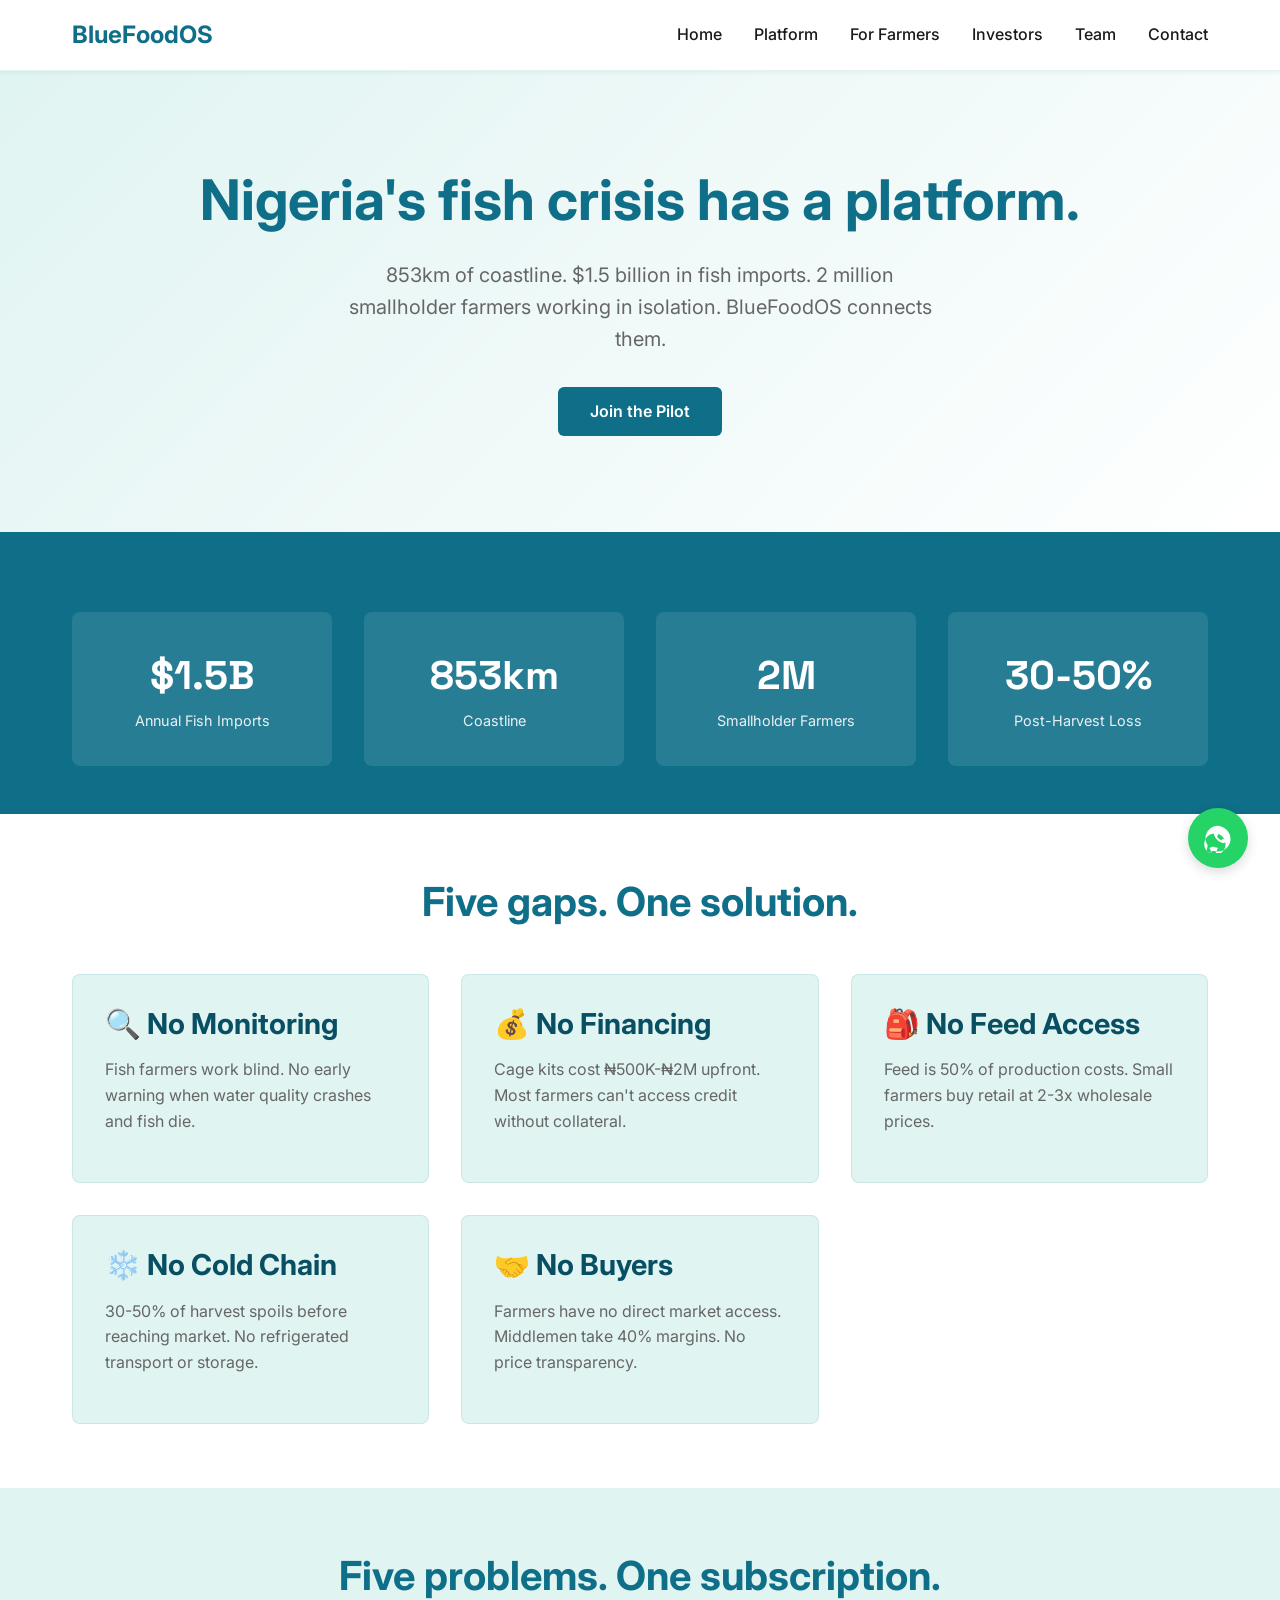
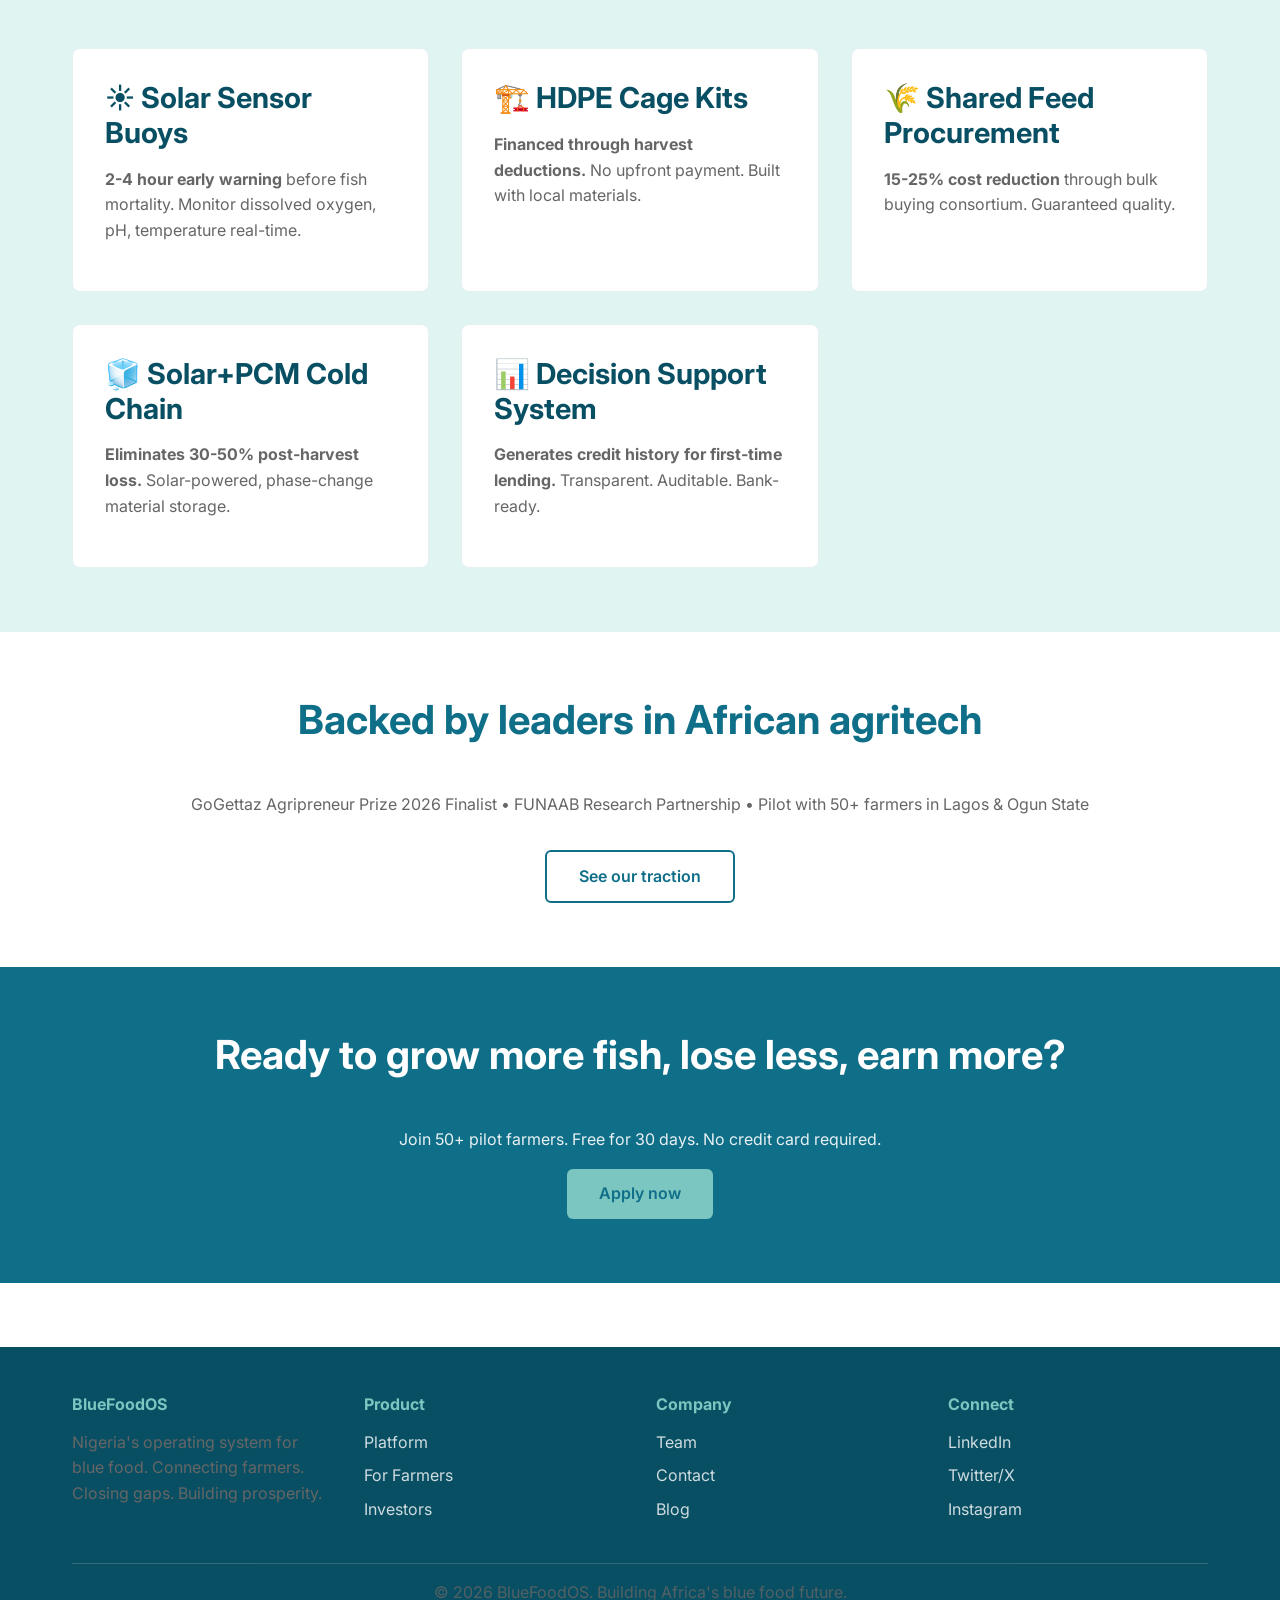
==== website/index.html @ 7903709d "Add complete BlueFoodOS website - 6 pages with brand identity, farmer & investor focus, platform det" ====
<!DOCTYPE html>
<html lang="en">
<head>
    <meta charset="UTF-8">
    <meta name="viewport" content="width=device-width, initial-scale=1.0">
    <meta name="description" content="Nigeria's fish crisis has a platform. BlueFoodOS connects 2 million smallholder farmers with technology, financing, and markets.">
    <meta property="og:title" content="BlueFoodOS - Nigeria's Operating System for Blue Food">
    <meta property="og:description" content="Connecting Nigerian fish farmers with technology, financing, and cold chain access.">
    <meta property="og:image" content="/website/images/hero.jpg">
    <title>BlueFoodOS - Nigeria's Operating System for Blue Food</title>
    <link rel="stylesheet" href="styles.css">
    <link href="https://fonts.googleapis.com/css2?family=Inter:wght@400;500;600;700&family=DM+Sans:wght@400;500;700&family=Space+Grotesk:wght@400;500;700&display=swap" rel="stylesheet">
</head>
<body>
    <!-- Navigation -->
    <header>
        <nav class="container">
            <a href="/" class="logo">BlueFoodOS</a>
            <ul class="nav-links">
                <li><a href="/">Home</a></li>
                <li><a href="/website/platform.html">Platform</a></li>
                <li><a href="/website/farmers.html">For Farmers</a></li>
                <li><a href="/website/investors.html">Investors</a></li>
                <li><a href="/website/team.html">Team</a></li>
                <li><a href="/website/contact.html">Contact</a></li>
            </ul>
        </nav>
    </header>

    <!-- Hero Section -->
    <section class="hero">
        <div class="container">
            <h1>Nigeria's fish crisis has a platform.</h1>
            <p class="hero-subtitle">853km of coastline. $1.5 billion in fish imports. 2 million smallholder farmers working in isolation. BlueFoodOS connects them.</p>
            <a href="/website/farmers.html" class="btn btn-primary">Join the Pilot</a>
        </div>
    </section>

    <!-- Stats Strip -->
    <section class="stats">
        <div class="container">
            <div class="stats-grid">
                <div class="stat-item">
                    <span class="stat-number">$1.5B</span>
                    <span class="stat-label">Annual Fish Imports</span>
                </div>
                <div class="stat-item">
                    <span class="stat-number">853km</span>
                    <span class="stat-label">Coastline</span>
                </div>
                <div class="stat-item">
                    <span class="stat-number">2M</span>
                    <span class="stat-label">Smallholder Farmers</span>
                </div>
                <div class="stat-item">
                    <span class="stat-number">30-50%</span>
                    <span class="stat-label">Post-Harvest Loss</span>
                </div>
            </div>
        </div>
    </section>

    <!-- The Problem -->
    <section>
        <div class="container">
            <h2>Five gaps. One solution.</h2>
            <div class="grid">
                <div class="card">
                    <h3>🔍 No Monitoring</h3>
                    <p>Fish farmers work blind. No early warning when water quality crashes and fish die.</p>
                </div>
                <div class="card">
                    <h3>💰 No Financing</h3>
                    <p>Cage kits cost ₦500K-₦2M upfront. Most farmers can't access credit without collateral.</p>
                </div>
                <div class="card">
                    <h3>🎒 No Feed Access</h3>
                    <p>Feed is 50% of production costs. Small farmers buy retail at 2-3x wholesale prices.</p>
                </div>
                <div class="card">
                    <h3>❄️ No Cold Chain</h3>
                    <p>30-50% of harvest spoils before reaching market. No refrigerated transport or storage.</p>
                </div>
                <div class="card">
                    <h3>🤝 No Buyers</h3>
                    <p>Farmers have no direct market access. Middlemen take 40% margins. No price transparency.</p>
                </div>
            </div>
        </div>
    </section>

    <!-- Platform Layers -->
    <section style="background: var(--bg-light);">
        <div class="container">
            <h2>Five problems. One subscription.</h2>
            <div class="grid">
                <div class="card" style="background: var(--white);">
                    <h3>☀️ Solar Sensor Buoys</h3>
                    <p><strong>2-4 hour early warning</strong> before fish mortality. Monitor dissolved oxygen, pH, temperature real-time.</p>
                </div>
                <div class="card" style="background: var(--white);">
                    <h3>🏗️ HDPE Cage Kits</h3>
                    <p><strong>Financed through harvest deductions.</strong> No upfront payment. Built with local materials.</p>
                </div>
                <div class="card" style="background: var(--white);">
                    <h3>🌾 Shared Feed Procurement</h3>
                    <p><strong>15-25% cost reduction</strong> through bulk buying consortium. Guaranteed quality.</p>
                </div>
                <div class="card" style="background: var(--white);">
                    <h3>🧊 Solar+PCM Cold Chain</h3>
                    <p><strong>Eliminates 30-50% post-harvest loss.</strong> Solar-powered, phase-change material storage.</p>
                </div>
                <div class="card" style="background: var(--white);">
                    <h3>📊 Decision Support System</h3>
                    <p><strong>Generates credit history for first-time lending.</strong> Transparent. Auditable. Bank-ready.</p>
                </div>
            </div>
        </div>
    </section>

    <!-- Social Proof -->
    <section>
        <div class="container" style="text-align: center;">
            <h2>Backed by leaders in African agritech</h2>
            <p style="margin-bottom: 2rem;">GoGettaz Agripreneur Prize 2026 Finalist • FUNAAB Research Partnership • Pilot with 50+ farmers in Lagos & Ogun State</p>
            <a href="/website/investors.html" class="btn btn-secondary">See our traction</a>
        </div>
    </section>

    <!-- CTA -->
    <section style="background: var(--primary); color: var(--white); text-align: center;">
        <div class="container">
            <h2 style="color: var(--white);">Ready to grow more fish, lose less, earn more?</h2>
            <p style="color: rgba(255,255,255,0.9);">Join 50+ pilot farmers. Free for 30 days. No credit card required.</p>
            <a href="/website/farmers.html" class="btn" style="background: var(--accent); color: var(--primary); font-weight: 600;">Apply now</a>
        </div>
    </section>

    <!-- Footer -->
    <footer>
        <div class="container">
            <div class="footer-content">
                <div class="footer-section">
                    <h4>BlueFoodOS</h4>
                    <p>Nigeria's operating system for blue food. Connecting farmers. Closing gaps. Building prosperity.</p>
                </div>
                <div class="footer-section">
                    <h4>Product</h4>
                    <ul>
                        <li><a href="/website/platform.html">Platform</a></li>
                        <li><a href="/website/farmers.html">For Farmers</a></li>
                        <li><a href="/website/investors.html">Investors</a></li>
                    </ul>
                </div>
                <div class="footer-section">
                    <h4>Company</h4>
                    <ul>
                        <li><a href="/website/team.html">Team</a></li>
                        <li><a href="/website/contact.html">Contact</a></li>
                        <li><a href="#">Blog</a></li>
                    </ul>
                </div>
                <div class="footer-section">
                    <h4>Connect</h4>
                    <ul>
                        <li><a href="https://www.linkedin.com/company/bluefoodos" target="_blank">LinkedIn</a></li>
                        <li><a href="https://twitter.com/bluefoodos" target="_blank">Twitter/X</a></li>
                        <li><a href="https://instagram.com/bluefoodos" target="_blank">Instagram</a></li>
                    </ul>
                </div>
            </div>
            <div class="footer-bottom">
                <p>&copy; 2026 BlueFoodOS. Building Africa's blue food future.</p>
            </div>
        </div>
    </footer>

    <!-- WhatsApp Button -->
    <a href="https://wa.me/2348000000000?text=Hello%20BlueFoodOS%2C%20I%27m%20interested%20in%20learning%20more" class="whatsapp-btn" target="_blank" title="Chat with us on WhatsApp">
        <svg viewBox="0 0 24 24" xmlns="http://www.w3.org/2000/svg"><path d="M17.6915026,13.4744748 C17.4744531,13.3899899 16.3283589,12.8170226 16.1169733,12.7329624 C15.9055878,12.6489022 15.7515771,12.6115972 15.5975665,12.8289961 C15.4435558,13.046395 15.0274926,13.5515012 14.8892384,13.7052389 C14.7509842,13.8589766 14.6127301,13.8949651 14.3956806,13.7104773 C14.1786312,13.5259894 13.4915502,13.315722 12.6563168,12.5408834 C11.9591624,11.9213159 11.4799054,11.1561855 11.3416513,10.9386865 C11.2033971,10.7211876 11.3139001,10.6152811 11.4323744,10.4310927 C11.5384628,10.267253 11.6563168,10.0423311 11.7625622,9.91398519 C11.8688076,9.78563922 11.9274276,9.69565703 12.0456856,9.54191929 C12.1639437,9.38818155 12.1055237,9.25983558 12.0471036,9.17525268 C11.9886835,9.09066978 11.509427,8.01036449 11.3139001,7.52792048 C11.1242854,7.07378829 10.930626,6.99920539 10.7515771,6.99920539 C10.5974526,6.99920539 10.4434419,6.99920539 10.2893914,6.99920539 C10.1353808,6.99920539 9.88193904,7.05676252 9.67055344,7.27345875 C9.45916783,7.49015498 8.86304374,8.06314288 8.86304374,9.14344819 C8.86304374,10.2237535 9.68639053,11.2691094 9.79263595,11.4228471 C9.89888136,11.5765849 11.4799054,14.1661636 13.8331238,15.2173704 C14.4052722,15.5045388 14.8527055,15.6840855 15.2032718,15.8240438 C15.7753547,16.0413427 16.2940057,16.0185572 16.7124295,15.9597405 C17.1785407,15.8949651 18.1414047,15.3947834 18.3370317,14.8383191 C18.5326586,14.2818548 18.5326586,13.8118341 18.4746656,13.7104773 C18.4166727,13.6091205 18.2624214,13.5657852 18.0450663,13.4744748 Z M12.0045472,19.7374899 C10.7928902,19.7374899 9.61147401,19.4878535 8.52798846,19.0003393 L8.22227134,18.8783739 L7.86850913,18.9559922 C6.92202706,19.1616122 6.07571841,19.4320842 5.32268908,19.7582143 L5.04456,19.8745101 L5.20883618,20.1511111 C5.35060155,20.3774084 5.74549721,21.0351709 6.04260202,21.5223013 C6.34359394,22.025698 6.67107863,22.5609696 6.77349947,22.7224549 L7.04172035,23.1322221 L6.72932949,23.1968975 C5.96983916,23.349495 5.22098328,23.408356 4.49274084,23.3744869 L4.14897862,23.3576597 L3.84586556,23.0833316 C2.13931816,21.5394242 1.01523384,19.3836389 1.01523384,16.9646073 C1.01523384,12.2284988 4.80088528,8.44284736 9.53702305,8.44284736 C14.2731608,8.44284736 18.0587863,12.2284988 18.0587863,16.9646073 C18.0587863,21.7007157 14.2731608,25.4863671 9.53702305,25.4863671 Z M12.0045472,2.18411999 C6.4575788,2.18411999 1.98983886,6.65185993 1.98983886,12.1988183 C1.98983886,14.2818548 2.62136505,16.2189455 3.74543937,17.8265698 L3.10915504,21.1518055 C2.93934571,22.0626524 3.34197788,22.9735306 4.15148282,23.2810078 C4.54637849,23.4305321 4.96480226,23.4305321 5.36039598,23.2810078 L8.52798846,22.1011449 C10.0082844,22.5609696 11.4799054,22.7928022 12.0045472,22.7928022 C17.5515156,22.7928022 22.019255,18.3250628 22.019255,12.7880548 C22.019255,7.25110734 17.5515156,2.78336741 12.0045472,2.18411999 Z"/></svg>
    </a>

    <script src="script.js"></script>
</body>
</html>
---- website/styles.css ----
/* BlueFoodOS Brand Colors */
:root {
    --primary: #0F6E88;
    --secondary: #094F63;
    --accent: #7BC6C0;
    --bg-light: #E0F4F2;
    --text-dark: #1a1a1a;
    --text-light: #666;
    --white: #ffffff;
}

/* Global Styles */
* {
    margin: 0;
    padding: 0;
    box-sizing: border-box;
}

html {
    scroll-behavior: smooth;
}

body {
    font-family: 'Inter', 'DM Sans', -apple-system, BlinkMacSystemFont, 'Segoe UI', sans-serif;
    color: var(--text-dark);
    line-height: 1.6;
    background: var(--white);
}

/* Typography */
h1, h2, h3, h4, h5, h6 {
    font-weight: 700;
    line-height: 1.2;
    margin-bottom: 1rem;
}

h1 {
    font-size: 3.5rem;
    color: var(--primary);
}

h2 {
    font-size: 2.5rem;
    color: var(--primary);
}

h3 {
    font-size: 1.8rem;
    color: var(--secondary);
}

p {
    color: var(--text-light);
    margin-bottom: 1rem;
    font-size: 1rem;
}

/* Navigation */
header {
    background: var(--white);
    border-bottom: 1px solid var(--bg-light);
    padding: 1rem 2rem;
    position: sticky;
    top: 0;
    z-index: 100;
    box-shadow: 0 2px 4px rgba(0, 0, 0, 0.05);
}

nav {
    max-width: 1200px;
    margin: 0 auto;
    display: flex;
    justify-content: space-between;
    align-items: center;
    flex-wrap: wrap;
}

.logo {
    font-weight: 700;
    font-size: 1.5rem;
    color: var(--primary);
    text-decoration: none;
}

.nav-links {
    display: flex;
    gap: 2rem;
    list-style: none;
    flex-wrap: wrap;
}

.nav-links a {
    text-decoration: none;
    color: var(--text-dark);
    font-weight: 500;
    transition: color 0.3s;
}

.nav-links a:hover {
    color: var(--primary);
}

/* Container */
.container {
    max-width: 1200px;
    margin: 0 auto;
    padding: 0 2rem;
}

/* Hero Section */
.hero {
    background: linear-gradient(135deg, var(--bg-light) 0%, var(--white) 100%);
    padding: 6rem 2rem;
    text-align: center;
}

.hero h1 {
    margin-bottom: 1.5rem;
}

.hero-subtitle {
    font-size: 1.25rem;
    color: var(--text-light);
    margin-bottom: 2rem;
    max-width: 600px;
    margin-left: auto;
    margin-right: auto;
}

/* Buttons */
.btn {
    display: inline-block;
    padding: 0.75rem 2rem;
    border-radius: 6px;
    text-decoration: none;
    font-weight: 600;
    transition: all 0.3s;
    border: none;
    cursor: pointer;
    font-size: 1rem;
}

.btn-primary {
    background: var(--primary);
    color: var(--white);
}

.btn-primary:hover {
    background: var(--secondary);
    transform: translateY(-2px);
    box-shadow: 0 4px 12px rgba(15, 110, 136, 0.3);
}

.btn-secondary {
    background: transparent;
    color: var(--primary);
    border: 2px solid var(--primary);
}

.btn-secondary:hover {
    background: var(--primary);
    color: var(--white);
}

/* Section Spacing */
section {
    padding: 4rem 2rem;
}

section h2 {
    text-align: center;
    margin-bottom: 3rem;
}

/* Card Layout */
.grid {
    display: grid;
    grid-template-columns: repeat(auto-fit, minmax(300px, 1fr));
    gap: 2rem;
    margin-top: 2rem;
}

.card {
    background: var(--bg-light);
    padding: 2rem;
    border-radius: 8px;
    transition: all 0.3s;
    border: 1px solid rgba(15, 110, 136, 0.1);
}

.card:hover {
    transform: translateY(-8px);
    box-shadow: 0 8px 20px rgba(15, 110, 136, 0.15);
}

.card h3 {
    margin-bottom: 1rem;
}

/* Stats Section */
.stats {
    background: var(--primary);
    color: var(--white);
    padding: 3rem 2rem;
    text-align: center;
}

.stats-grid {
    display: grid;
    grid-template-columns: repeat(auto-fit, minmax(200px, 1fr));
    gap: 2rem;
    margin-top: 2rem;
}

.stat-item {
    background: rgba(255, 255, 255, 0.1);
    padding: 2rem;
    border-radius: 8px;
}

.stat-number {
    font-size: 2.5rem;
    font-family: 'Space Grotesk', monospace;
    font-weight: 700;
    display: block;
}

.stat-label {
    font-size: 0.9rem;
    margin-top: 0.5rem;
    opacity: 0.9;
}

/* Footer */
footer {
    background: var(--secondary);
    color: var(--white);
    padding: 3rem 2rem 1rem;
    margin-top: 4rem;
}

.footer-content {
    display: grid;
    grid-template-columns: repeat(auto-fit, minmax(250px, 1fr));
    gap: 2rem;
    margin-bottom: 2rem;
}

.footer-section h4 {
    color: var(--accent);
    margin-bottom: 1rem;
}

.footer-section ul {
    list-style: none;
}

.footer-section a {
    color: rgba(255, 255, 255, 0.8);
    text-decoration: none;
    display: block;
    margin-bottom: 0.5rem;
    transition: color 0.3s;
}

.footer-section a:hover {
    color: var(--accent);
}

.footer-bottom {
    border-top: 1px solid rgba(255, 255, 255, 0.2);
    padding-top: 1rem;
    text-align: center;
    opacity: 0.8;
    font-size: 0.9rem;
}

/* WhatsApp Button */
.whatsapp-btn {
    position: fixed;
    bottom: 2rem;
    right: 2rem;
    width: 60px;
    height: 60px;
    background: #25D366;
    border-radius: 50%;
    display: flex;
    align-items: center;
    justify-content: center;
    text-decoration: none;
    box-shadow: 0 4px 12px rgba(0, 0, 0, 0.15);
    z-index: 50;
    transition: all 0.3s;
}

.whatsapp-btn:hover {
    transform: scale(1.1);
    box-shadow: 0 6px 20px rgba(0, 0, 0, 0.2);
}

.whatsapp-btn svg {
    width: 30px;
    height: 30px;
    fill: white;
}

/* Responsive */
@media (max-width: 768px) {
    h1 {
        font-size: 2rem;
    }

    h2 {
        font-size: 1.75rem;
    }

    .nav-links {
        gap: 1rem;
        font-size: 0.9rem;
    }

    .hero {
        padding: 4rem 1rem;
    }

    section {
        padding: 2rem 1rem;
    }

    .stats-grid {
        grid-template-columns: 1fr;
    }
}

@media (max-width: 375px) {
    h1 {
        font-size: 1.5rem;
    }

    h2 {
        font-size: 1.25rem;
    }

    nav {
        flex-direction: column;
        gap: 1rem;
    }

    .nav-links {
        flex-direction: column;
        gap: 0.5rem;
    }

    .whatsapp-btn {
        width: 50px;
        height: 50px;
        bottom: 1rem;
        right: 1rem;
    }
}
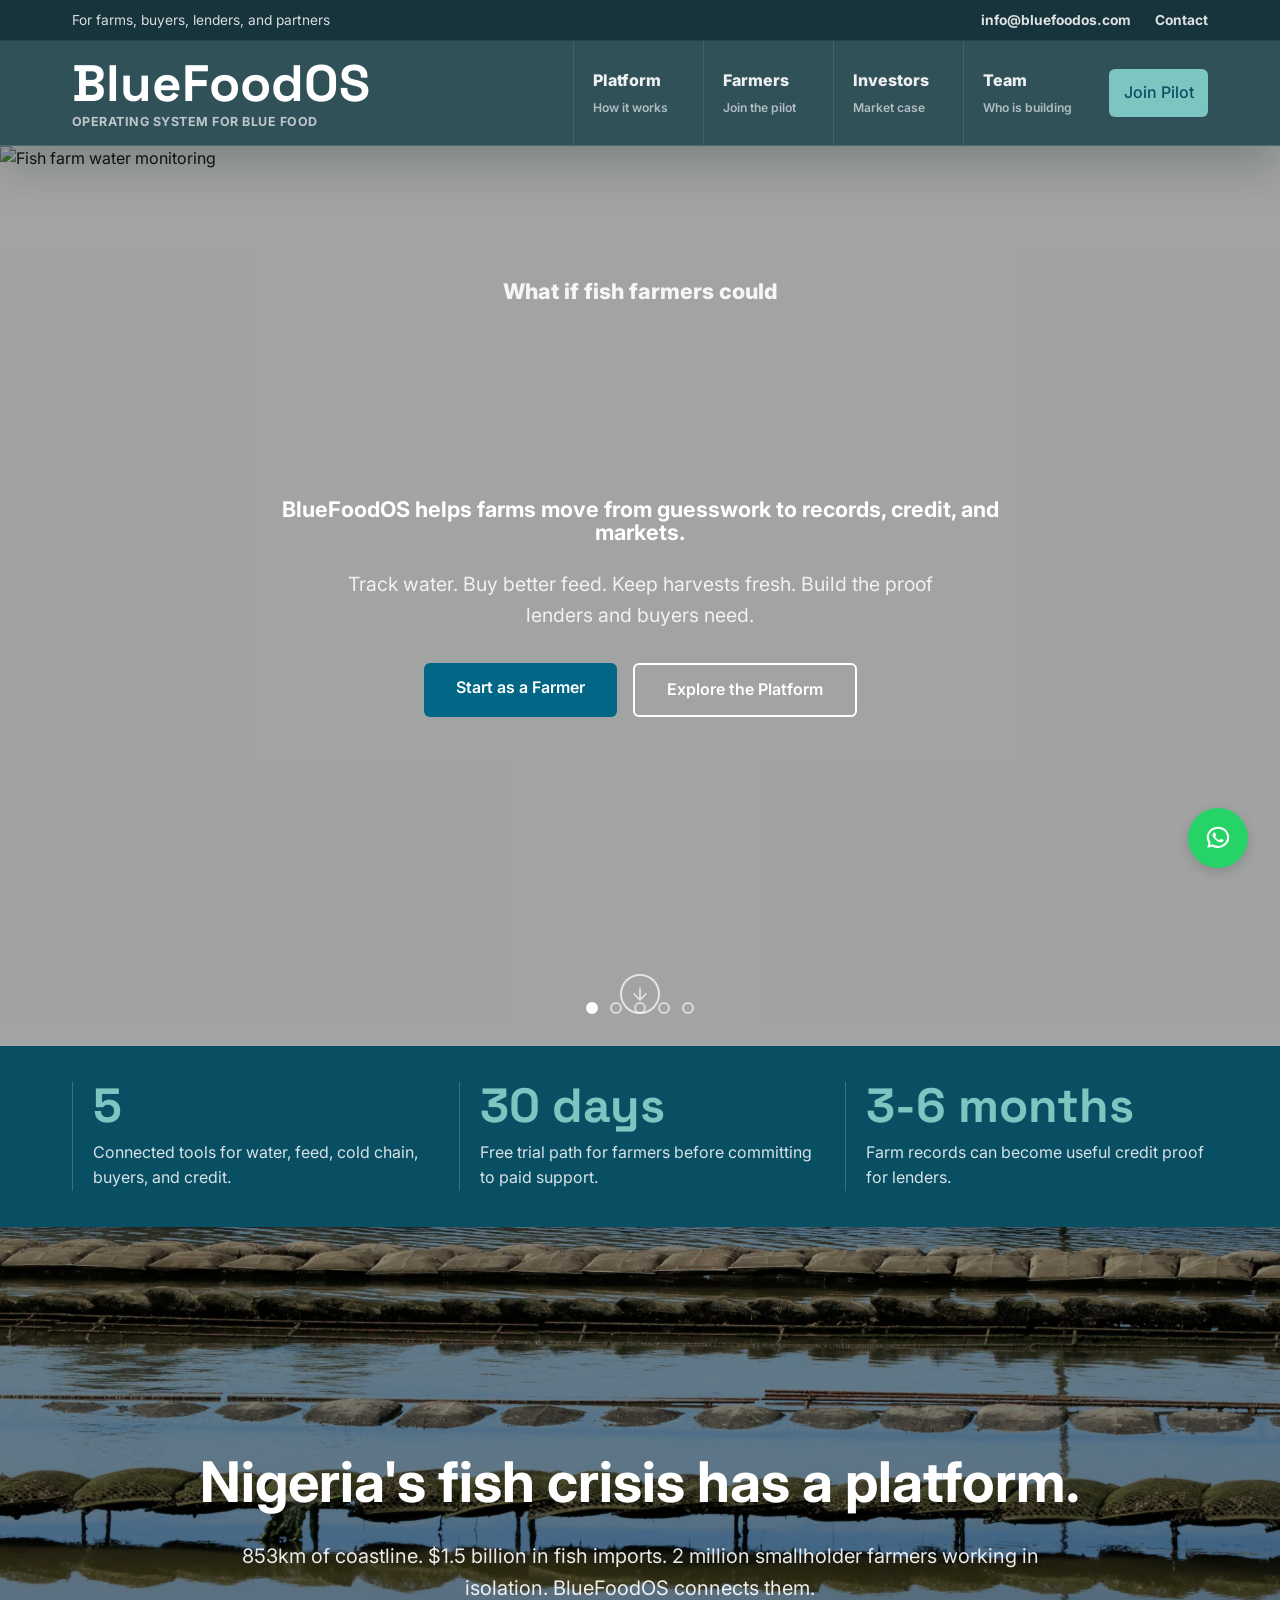
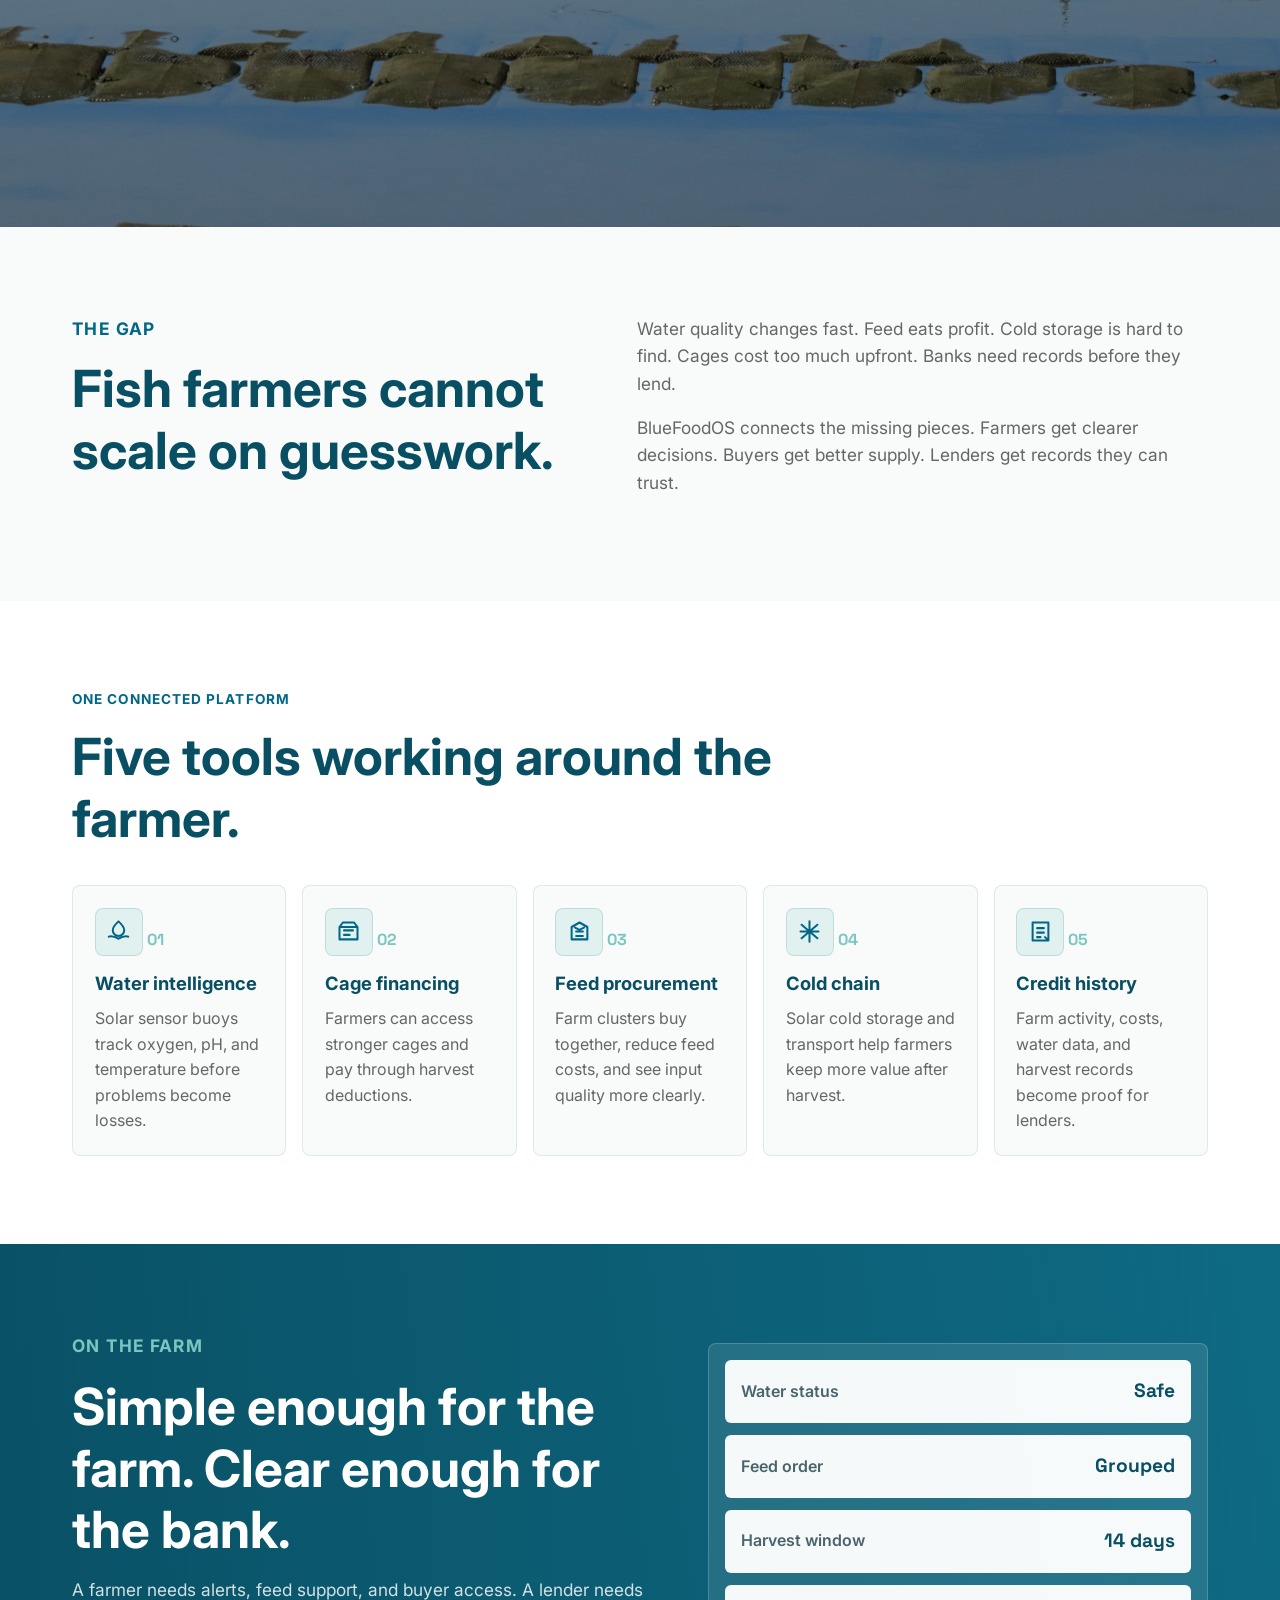
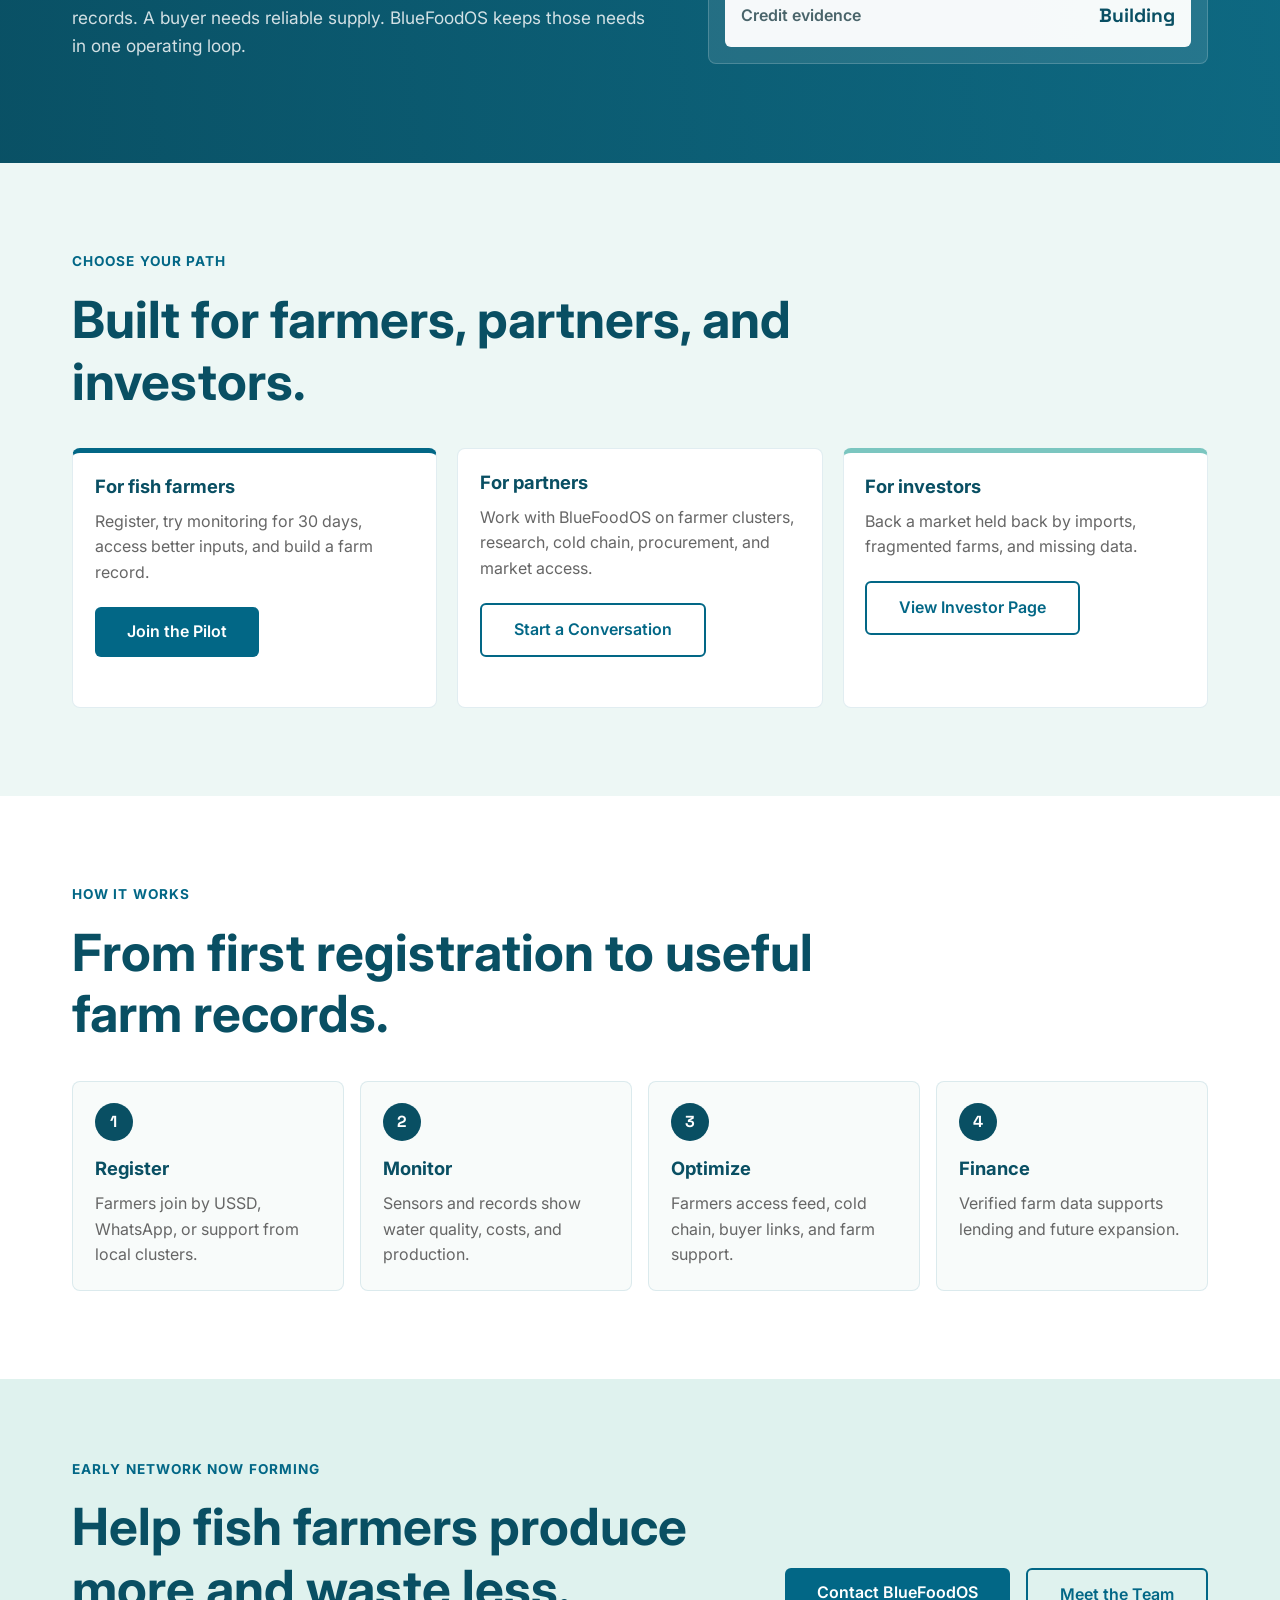
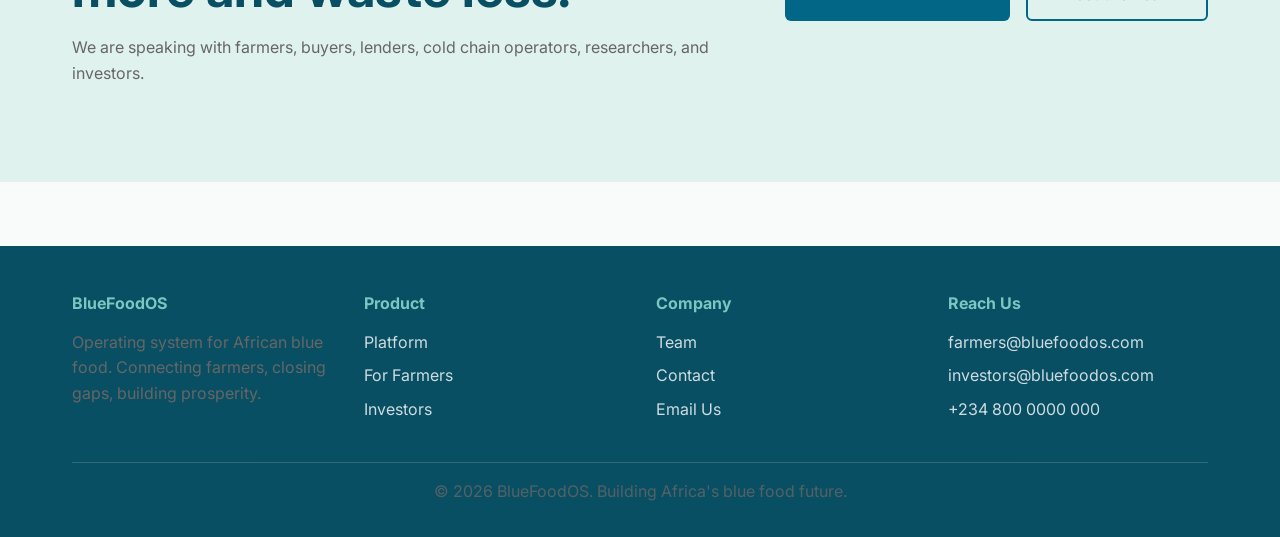
==== commit dd5e58ee: "Redesign homepage hero section with carousel background, centered text, scroll indicator, and respon" ====
--- a/website/index.html
+++ b/website/index.html
@@ -3,146 +3,334 @@
 <head>
     <meta charset="UTF-8">
     <meta name="viewport" content="width=device-width, initial-scale=1.0">
-    <meta name="description" content="Nigeria's fish crisis has a platform. BlueFoodOS connects 2 million smallholder farmers with technology, financing, and markets.">
-    <meta property="og:title" content="BlueFoodOS - Nigeria's Operating System for Blue Food">
-    <meta property="og:description" content="Connecting Nigerian fish farmers with technology, financing, and cold chain access.">
-    <meta property="og:image" content="/website/images/hero.jpg">
-    <title>BlueFoodOS - Nigeria's Operating System for Blue Food</title>
+    <meta name="description" content="BlueFoodOS connects fish farmers with water monitoring, feed procurement, cold chain access, financing, and bank-ready farm data.">
+    <meta property="og:title" content="BlueFoodOS - The operating system for African blue food">
+    <meta property="og:description" content="Helping fish farmers grow more, lose less, and reach better markets.">
+    <title>BlueFoodOS - Operating System for Blue Food</title>
     <link rel="stylesheet" href="styles.css">
-    <link href="https://fonts.googleapis.com/css2?family=Inter:wght@400;500;600;700&family=DM+Sans:wght@400;500;700&family=Space+Grotesk:wght@400;500;700&display=swap" rel="stylesheet">
+    <link href="https://fonts.googleapis.com/css2?family=Inter:wght@400;500;600;700;800&family=DM+Sans:wght@400;500;700&family=Space+Grotesk:wght@400;500;700&display=swap" rel="stylesheet">
 </head>
-<body>
-    <!-- Navigation -->
-    <header>
-        <nav class="container">
-            <a href="/" class="logo">BlueFoodOS</a>
-            <ul class="nav-links">
-                <li><a href="/">Home</a></li>
-                <li><a href="/website/platform.html">Platform</a></li>
-                <li><a href="/website/farmers.html">For Farmers</a></li>
-                <li><a href="/website/investors.html">Investors</a></li>
-                <li><a href="/website/team.html">Team</a></li>
-                <li><a href="/website/contact.html">Contact</a></li>
+<body class="home-page">
+    <header class="site-header large-site-header">
+        <div class="nav-utility">
+            <div class="container nav-utility-inner">
+                <span>For farms, buyers, lenders, and partners</span>
+                <div>
+                    <a href="mailto:info@bluefoodos.com">info@bluefoodos.com</a>
+                    <a href="/website/contact.html">Contact</a>
+                </div>
+            </div>
+        </div>
+        <nav class="container main-nav" aria-label="Primary navigation">
+            <a href="/website/index.html" class="logo large-logo" aria-current="page">
+                <span>BlueFoodOS</span>
+                <small>Operating system for blue food</small>
+            </a>
+            
+            <button class="hamburger-menu" id="hamburgerBtn" aria-label="Toggle menu" aria-expanded="false">
+                <span></span>
+                <span></span>
+                <span></span>
+            </button>
+
+            <ul class="nav-links large-nav-links" id="navMenu">
+                <li>
+                    <a href="/website/platform.html">
+                        <span>Platform</span>
+                        <small>How it works</small>
+                    </a>
+                </li>
+                <li>
+                    <a href="/website/farmers.html">
+                        <span>Farmers</span>
+                        <small>Join the pilot</small>
+                    </a>
+                </li>
+                <li>
+                    <a href="/website/investors.html">
+                        <span>Investors</span>
+                        <small>Market case</small>
+                    </a>
+                </li>
+                <li>
+                    <a href="/website/team.html">
+                        <span>Team</span>
+                        <small>Who is building</small>
+                    </a>
+                </li>
+                <li><a href="/website/farmers.html" class="nav-cta">Join Pilot</a></li>
             </ul>
         </nav>
     </header>
 
-    <!-- Hero Section -->
-    <section class="hero">
-        <div class="container">
-            <h1>Nigeria's fish crisis has a platform.</h1>
-            <p class="hero-subtitle">853km of coastline. $1.5 billion in fish imports. 2 million smallholder farmers working in isolation. BlueFoodOS connects them.</p>
-            <a href="/website/farmers.html" class="btn btn-primary">Join the Pilot</a>
-        </div>
-    </section>
-
-    <!-- Stats Strip -->
-    <section class="stats">
-        <div class="container">
-            <div class="stats-grid">
-                <div class="stat-item">
-                    <span class="stat-number">$1.5B</span>
-                    <span class="stat-label">Annual Fish Imports</span>
-                </div>
-                <div class="stat-item">
-                    <span class="stat-number">853km</span>
-                    <span class="stat-label">Coastline</span>
-                </div>
-                <div class="stat-item">
-                    <span class="stat-number">2M</span>
-                    <span class="stat-label">Smallholder Farmers</span>
-                </div>
-                <div class="stat-item">
-                    <span class="stat-number">30-50%</span>
-                    <span class="stat-label">Post-Harvest Loss</span>
-                </div>
-            </div>
-        </div>
-    </section>
-
-    <!-- The Problem -->
-    <section>
-        <div class="container">
-            <h2>Five gaps. One solution.</h2>
-            <div class="grid">
-                <div class="card">
-                    <h3>🔍 No Monitoring</h3>
-                    <p>Fish farmers work blind. No early warning when water quality crashes and fish die.</p>
-                </div>
-                <div class="card">
-                    <h3>💰 No Financing</h3>
-                    <p>Cage kits cost ₦500K-₦2M upfront. Most farmers can't access credit without collateral.</p>
-                </div>
-                <div class="card">
-                    <h3>🎒 No Feed Access</h3>
-                    <p>Feed is 50% of production costs. Small farmers buy retail at 2-3x wholesale prices.</p>
-                </div>
-                <div class="card">
-                    <h3>❄️ No Cold Chain</h3>
-                    <p>30-50% of harvest spoils before reaching market. No refrigerated transport or storage.</p>
-                </div>
-                <div class="card">
-                    <h3>🤝 No Buyers</h3>
-                    <p>Farmers have no direct market access. Middlemen take 40% margins. No price transparency.</p>
-                </div>
-            </div>
-        </div>
-    </section>
-
-    <!-- Platform Layers -->
-    <section style="background: var(--bg-light);">
-        <div class="container">
-            <h2>Five problems. One subscription.</h2>
-            <div class="grid">
-                <div class="card" style="background: var(--white);">
-                    <h3>☀️ Solar Sensor Buoys</h3>
-                    <p><strong>2-4 hour early warning</strong> before fish mortality. Monitor dissolved oxygen, pH, temperature real-time.</p>
-                </div>
-                <div class="card" style="background: var(--white);">
-                    <h3>🏗️ HDPE Cage Kits</h3>
-                    <p><strong>Financed through harvest deductions.</strong> No upfront payment. Built with local materials.</p>
-                </div>
-                <div class="card" style="background: var(--white);">
-                    <h3>🌾 Shared Feed Procurement</h3>
-                    <p><strong>15-25% cost reduction</strong> through bulk buying consortium. Guaranteed quality.</p>
-                </div>
-                <div class="card" style="background: var(--white);">
-                    <h3>🧊 Solar+PCM Cold Chain</h3>
-                    <p><strong>Eliminates 30-50% post-harvest loss.</strong> Solar-powered, phase-change material storage.</p>
-                </div>
-                <div class="card" style="background: var(--white);">
-                    <h3>📊 Decision Support System</h3>
-                    <p><strong>Generates credit history for first-time lending.</strong> Transparent. Auditable. Bank-ready.</p>
-                </div>
-            </div>
-        </div>
-    </section>
-
-    <!-- Social Proof -->
-    <section>
-        <div class="container" style="text-align: center;">
-            <h2>Backed by leaders in African agritech</h2>
-            <p style="margin-bottom: 2rem;">GoGettaz Agripreneur Prize 2026 Finalist • FUNAAB Research Partnership • Pilot with 50+ farmers in Lagos & Ogun State</p>
-            <a href="/website/investors.html" class="btn btn-secondary">See our traction</a>
-        </div>
-    </section>
-
-    <!-- CTA -->
-    <section style="background: var(--primary); color: var(--white); text-align: center;">
-        <div class="container">
-            <h2 style="color: var(--white);">Ready to grow more fish, lose less, earn more?</h2>
-            <p style="color: rgba(255,255,255,0.9);">Join 50+ pilot farmers. Free for 30 days. No credit card required.</p>
-            <a href="/website/farmers.html" class="btn" style="background: var(--accent); color: var(--primary); font-weight: 600;">Apply now</a>
-        </div>
-    </section>
-
-    <!-- Footer -->
+    <main>
+        <section class="home-hero">
+            <div class="farm-image-carousel-bg" aria-label="BlueFoodOS farm operations gallery background">
+                <div class="carousel-container">
+                    <div class="carousel-slide active">
+                        <img src="/website/assets/images/andrew-teoh-vXjkNagrnhQ-unsplash.jpg" alt="Fish farm water monitoring">
+                    </div>
+                    <div class="carousel-slide">
+                        <img src="/website/assets/images/ato-aikins-8tZcb2l0jsA-unsplash.jpg" alt="Fish farming operations">
+                    </div>
+                    <div class="carousel-slide">
+                        <img src="/website/assets/images/aurelie-sgnl-xCJE12uo-E8-unsplash.jpg" alt="Cold chain storage">
+                    </div>
+                    <div class="carousel-slide">
+                        <img src="/website/assets/images/bridget-adolfo-9bW69npvy0c-unsplash.jpg" alt="Feed procurement">
+                    </div>
+                    <div class="carousel-slide">
+                        <img src="/website/assets/images/dan-meyers-0AgtPoAARtE-unsplash.jpg" alt="Market access">
+                    </div>
+                </div>
+                <div class="carousel-overlay"></div>
+                <div class="carousel-dots-bg">
+                    <button class="dot active" aria-label="Slide 1"></button>
+                    <button class="dot" aria-label="Slide 2"></button>
+                    <button class="dot" aria-label="Slide 3"></button>
+                    <button class="dot" aria-label="Slide 4"></button>
+                    <button class="dot" aria-label="Slide 5"></button>
+                </div>
+            </div>
+
+            <div class="container home-hero-content">
+                <div class="home-hero-copy">
+                    <p class="hero-question">What if fish farmers could</p>
+                    <div class="zoom-words" aria-label="grow more, lose less, and reach better buyers">
+                        <span>grow more</span>
+                        <span>lose less</span>
+                        <span>sell better</span>
+                    </div>
+                    <h1>BlueFoodOS helps farms move from guesswork to records, credit, and markets.</h1>
+                    <p class="hero-subtitle">
+                        Track water. Buy better feed. Keep harvests fresh. Build the proof lenders and buyers need.
+                    </p>
+                    <div class="home-actions">
+                        <a href="/website/farmers.html" class="btn btn-primary">Start as a Farmer</a>
+                        <a href="/website/platform.html" class="btn btn-secondary">Explore the Platform</a>
+                    </div>
+
+                </div>
+            </div>
+
+            <div class="scroll-indicator">
+                <button onclick="scrollDown()" aria-label="Scroll down">
+                    <svg viewBox="0 0 24 24" fill="none" xmlns="http://www.w3.org/2000/svg">
+                        <path d="M12 5v14M5 12l7 7 7-7" stroke-linecap="round" stroke-linejoin="round"/>
+                    </svg>
+                </button>
+            </div>
+        </section>
+
+        <section class="proof-band">
+            <div class="container proof-grid">
+                <div>
+                    <span class="proof-number">5</span>
+                    <p>Connected tools for water, feed, cold chain, buyers, and credit.</p>
+                </div>
+                <div>
+                    <span class="proof-number">30 days</span>
+                    <p>Free trial path for farmers before committing to paid support.</p>
+                </div>
+                <div>
+                    <span class="proof-number">3-6 months</span>
+                    <p>Farm records can become useful credit proof for lenders.</p>
+                </div>
+            </div>
+        </section>
+
+        <!-- Crisis Section -->
+        <section class="crisis-hero">
+            <div class="crisis-bg">
+                <img src="/website/assets/images/aurelie-sgnl-xCJE12uo-E8-unsplash.jpg" alt="Nigerian cage fish farm at dawn">
+            </div>
+            <div class="crisis-overlay"></div>
+            
+            <div class="container crisis-content">
+                <h2 class="crisis-headline">Nigeria's fish crisis has a platform.</h2>
+                <p class="crisis-subheadline">853km of coastline. $1.5 billion in fish imports. 2 million smallholder farmers working in isolation. BlueFoodOS connects them.</p>
+            </div>
+        </section>
+
+        <section class="home-section">
+            <div class="container split-section">
+                <div>
+                    <p class="eyebrow">The gap</p>
+                    <h2>Fish farmers cannot scale on guesswork.</h2>
+                </div>
+                <div>
+                    <p>
+                        Water quality changes fast. Feed eats profit. Cold storage is hard to find.
+                        Cages cost too much upfront. Banks need records before they lend.
+                    </p>
+                    <p>
+                        BlueFoodOS connects the missing pieces. Farmers get clearer decisions.
+                        Buyers get better supply. Lenders get records they can trust.
+                    </p>
+                </div>
+            </div>
+        </section>
+
+        <section class="home-section platform-preview">
+            <div class="container">
+                <div class="section-heading">
+                    <p class="eyebrow">One connected platform</p>
+                    <h2>Five tools working around the farmer.</h2>
+                </div>
+                <div class="feature-grid">
+                    <article class="feature-card">
+                        <div class="layer-icon" aria-hidden="true">
+                            <svg viewBox="0 0 24 24"><path d="M12 3c3.4 3.1 5.1 5.7 5.1 7.8a5.1 5.1 0 0 1-10.2 0C6.9 8.7 8.6 6.1 12 3Zm0 15.4c3.9-2.2 6.8-2.8 8.6-1.8M12 18.4c-3.9-2.2-6.8-2.8-8.6-1.8"/></svg>
+                        </div>
+                        <span>01</span>
+                        <h3>Water intelligence</h3>
+                        <p>Solar sensor buoys track oxygen, pH, and temperature before problems become losses.</p>
+                    </article>
+                    <article class="feature-card">
+                        <div class="layer-icon" aria-hidden="true">
+                            <svg viewBox="0 0 24 24"><path d="M4 8h16v11H4V8Zm3-4h10l3 4H4l3-4Zm1 7h8m-8 4h5"/></svg>
+                        </div>
+                        <span>02</span>
+                        <h3>Cage financing</h3>
+                        <p>Farmers can access stronger cages and pay through harvest deductions.</p>
+                    </article>
+                    <article class="feature-card">
+                        <div class="layer-icon" aria-hidden="true">
+                            <svg viewBox="0 0 24 24"><path d="M5 19V8l7-4 7 4v11H5Zm4-7h6m-6 4h6M8 8.5l4 2 4-2"/></svg>
+                        </div>
+                        <span>03</span>
+                        <h3>Feed procurement</h3>
+                        <p>Farm clusters buy together, reduce feed costs, and see input quality more clearly.</p>
+                    </article>
+                    <article class="feature-card">
+                        <div class="layer-icon" aria-hidden="true">
+                            <svg viewBox="0 0 24 24"><path d="M12 3v18M5 6l14 12M19 6 5 18M4 12h16"/></svg>
+                        </div>
+                        <span>04</span>
+                        <h3>Cold chain</h3>
+                        <p>Solar cold storage and transport help farmers keep more value after harvest.</p>
+                    </article>
+                    <article class="feature-card">
+                        <div class="layer-icon" aria-hidden="true">
+                            <svg viewBox="0 0 24 24"><path d="M5 20V4h14v16H5Zm4-11h6m-6 4h6m-6 4h3M16 17l3 3"/></svg>
+                        </div>
+                        <span>05</span>
+                        <h3>Credit history</h3>
+                        <p>Farm activity, costs, water data, and harvest records become proof for lenders.</p>
+                    </article>
+                </div>
+            </div>
+        </section>
+
+        <section class="home-section field-section">
+            <div class="container field-grid">
+                <div class="field-panel">
+                    <p class="eyebrow">On the farm</p>
+                    <h2>Simple enough for the farm. Clear enough for the bank.</h2>
+                    <p>
+                        A farmer needs alerts, feed support, and buyer access. A lender needs records.
+                        A buyer needs reliable supply. BlueFoodOS keeps those needs in one operating loop.
+                    </p>
+                </div>
+                <div class="record-stack" aria-label="Example BlueFoodOS farm record">
+                    <div class="record-row">
+                        <span>Water status</span>
+                        <strong>Safe</strong>
+                    </div>
+                    <div class="record-row">
+                        <span>Feed order</span>
+                        <strong>Grouped</strong>
+                    </div>
+                    <div class="record-row">
+                        <span>Harvest window</span>
+                        <strong>14 days</strong>
+                    </div>
+                    <div class="record-row">
+                        <span>Credit evidence</span>
+                        <strong>Building</strong>
+                    </div>
+                </div>
+            </div>
+        </section>
+
+        <section class="home-section audience-section">
+            <div class="container">
+                <div class="section-heading">
+                    <p class="eyebrow">Choose your path</p>
+                    <h2>Built for farmers, partners, and investors.</h2>
+                </div>
+                <div class="audience-grid">
+                    <article class="audience-card farmer-card">
+                        <h3>For fish farmers</h3>
+                        <p>Register, try monitoring for 30 days, access better inputs, and build a farm record.</p>
+                        <a href="/website/farmers.html" class="btn btn-primary">Join the Pilot</a>
+                    </article>
+                    <article class="audience-card">
+                        <h3>For partners</h3>
+                        <p>Work with BlueFoodOS on farmer clusters, research, cold chain, procurement, and market access.</p>
+                        <a href="/website/contact.html" class="btn btn-secondary">Start a Conversation</a>
+                    </article>
+                    <article class="audience-card investor-card">
+                        <h3>For investors</h3>
+                        <p>Back a market held back by imports, fragmented farms, and missing data.</p>
+                        <a href="/website/investors.html" class="btn btn-secondary">View Investor Page</a>
+                    </article>
+                </div>
+            </div>
+        </section>
+
+        <section class="home-section operating-flow">
+            <div class="container">
+                <div class="section-heading">
+                    <p class="eyebrow">How it works</p>
+                    <h2>From first registration to useful farm records.</h2>
+                </div>
+                <div class="flow-steps">
+                    <article>
+                        <span>1</span>
+                        <h3>Register</h3>
+                        <p>Farmers join by USSD, WhatsApp, or support from local clusters.</p>
+                    </article>
+                    <article>
+                        <span>2</span>
+                        <h3>Monitor</h3>
+                        <p>Sensors and records show water quality, costs, and production.</p>
+                    </article>
+                    <article>
+                        <span>3</span>
+                        <h3>Optimize</h3>
+                        <p>Farmers access feed, cold chain, buyer links, and farm support.</p>
+                    </article>
+                    <article>
+                        <span>4</span>
+                        <h3>Finance</h3>
+                        <p>Verified farm data supports lending and future expansion.</p>
+                    </article>
+                </div>
+            </div>
+        </section>
+
+        <section class="home-cta">
+            <div class="container cta-inner">
+                <div>
+                    <p class="eyebrow">Early network now forming</p>
+                    <h2>Help fish farmers produce more and waste less.</h2>
+                    <p>We are speaking with farmers, buyers, lenders, cold chain operators, researchers, and investors.</p>
+                </div>
+                <div class="home-actions">
+                    <a href="/website/contact.html" class="btn btn-primary">Contact BlueFoodOS</a>
+                    <a href="/website/team.html" class="btn btn-secondary">Meet the Team</a>
+                </div>
+            </div>
+        </section>
+    </main>
+
     <footer>
         <div class="container">
             <div class="footer-content">
                 <div class="footer-section">
                     <h4>BlueFoodOS</h4>
-                    <p>Nigeria's operating system for blue food. Connecting farmers. Closing gaps. Building prosperity.</p>
+                    <p>Operating system for African blue food. Connecting farmers, closing gaps, building prosperity.</p>
                 </div>
                 <div class="footer-section">
                     <h4>Product</h4>
@@ -157,15 +345,15 @@
                     <ul>
                         <li><a href="/website/team.html">Team</a></li>
                         <li><a href="/website/contact.html">Contact</a></li>
-                        <li><a href="#">Blog</a></li>
+                        <li><a href="mailto:hello@bluefoodos.com">Email Us</a></li>
                     </ul>
                 </div>
                 <div class="footer-section">
-                    <h4>Connect</h4>
+                    <h4>Reach Us</h4>
                     <ul>
-                        <li><a href="https://www.linkedin.com/company/bluefoodos" target="_blank">LinkedIn</a></li>
-                        <li><a href="https://twitter.com/bluefoodos" target="_blank">Twitter/X</a></li>
-                        <li><a href="https://instagram.com/bluefoodos" target="_blank">Instagram</a></li>
+                        <li><a href="mailto:farmers@bluefoodos.com">farmers@bluefoodos.com</a></li>
+                        <li><a href="mailto:investors@bluefoodos.com">investors@bluefoodos.com</a></li>
+                        <li><a href="tel:+2348000000000">+234 800 0000 000</a></li>
                     </ul>
                 </div>
             </div>
@@ -175,9 +363,10 @@
         </div>
     </footer>
 
-    <!-- WhatsApp Button -->
-    <a href="https://wa.me/2348000000000?text=Hello%20BlueFoodOS%2C%20I%27m%20interested%20in%20learning%20more" class="whatsapp-btn" target="_blank" title="Chat with us on WhatsApp">
-        <svg viewBox="0 0 24 24" xmlns="http://www.w3.org/2000/svg"><path d="M17.6915026,13.4744748 C17.4744531,13.3899899 16.3283589,12.8170226 16.1169733,12.7329624 C15.9055878,12.6489022 15.7515771,12.6115972 15.5975665,12.8289961 C15.4435558,13.046395 15.0274926,13.5515012 14.8892384,13.7052389 C14.7509842,13.8589766 14.6127301,13.8949651 14.3956806,13.7104773 C14.1786312,13.5259894 13.4915502,13.315722 12.6563168,12.5408834 C11.9591624,11.9213159 11.4799054,11.1561855 11.3416513,10.9386865 C11.2033971,10.7211876 11.3139001,10.6152811 11.4323744,10.4310927 C11.5384628,10.267253 11.6563168,10.0423311 11.7625622,9.91398519 C11.8688076,9.78563922 11.9274276,9.69565703 12.0456856,9.54191929 C12.1639437,9.38818155 12.1055237,9.25983558 12.0471036,9.17525268 C11.9886835,9.09066978 11.509427,8.01036449 11.3139001,7.52792048 C11.1242854,7.07378829 10.930626,6.99920539 10.7515771,6.99920539 C10.5974526,6.99920539 10.4434419,6.99920539 10.2893914,6.99920539 C10.1353808,6.99920539 9.88193904,7.05676252 9.67055344,7.27345875 C9.45916783,7.49015498 8.86304374,8.06314288 8.86304374,9.14344819 C8.86304374,10.2237535 9.68639053,11.2691094 9.79263595,11.4228471 C9.89888136,11.5765849 11.4799054,14.1661636 13.8331238,15.2173704 C14.4052722,15.5045388 14.8527055,15.6840855 15.2032718,15.8240438 C15.7753547,16.0413427 16.2940057,16.0185572 16.7124295,15.9597405 C17.1785407,15.8949651 18.1414047,15.3947834 18.3370317,14.8383191 C18.5326586,14.2818548 18.5326586,13.8118341 18.4746656,13.7104773 C18.4166727,13.6091205 18.2624214,13.5657852 18.0450663,13.4744748 Z M12.0045472,19.7374899 C10.7928902,19.7374899 9.61147401,19.4878535 8.52798846,19.0003393 L8.22227134,18.8783739 L7.86850913,18.9559922 C6.92202706,19.1616122 6.07571841,19.4320842 5.32268908,19.7582143 L5.04456,19.8745101 L5.20883618,20.1511111 C5.35060155,20.3774084 5.74549721,21.0351709 6.04260202,21.5223013 C6.34359394,22.025698 6.67107863,22.5609696 6.77349947,22.7224549 L7.04172035,23.1322221 L6.72932949,23.1968975 C5.96983916,23.349495 5.22098328,23.408356 4.49274084,23.3744869 L4.14897862,23.3576597 L3.84586556,23.0833316 C2.13931816,21.5394242 1.01523384,19.3836389 1.01523384,16.9646073 C1.01523384,12.2284988 4.80088528,8.44284736 9.53702305,8.44284736 C14.2731608,8.44284736 18.0587863,12.2284988 18.0587863,16.9646073 C18.0587863,21.7007157 14.2731608,25.4863671 9.53702305,25.4863671 Z M12.0045472,2.18411999 C6.4575788,2.18411999 1.98983886,6.65185993 1.98983886,12.1988183 C1.98983886,14.2818548 2.62136505,16.2189455 3.74543937,17.8265698 L3.10915504,21.1518055 C2.93934571,22.0626524 3.34197788,22.9735306 4.15148282,23.2810078 C4.54637849,23.4305321 4.96480226,23.4305321 5.36039598,23.2810078 L8.52798846,22.1011449 C10.0082844,22.5609696 11.4799054,22.7928022 12.0045472,22.7928022 C17.5515156,22.7928022 22.019255,18.3250628 22.019255,12.7880548 C22.019255,7.25110734 17.5515156,2.78336741 12.0045472,2.18411999 Z"/></svg>
+    <a href="https://wa.me/2348000000000?text=Hello%20BlueFoodOS%2C%20I%27d%20like%20to%20learn%20more" class="whatsapp-btn" target="_blank" title="Chat with us on WhatsApp" aria-label="Chat with BlueFoodOS on WhatsApp">
+        <svg viewBox="0 0 32 32" aria-hidden="true" xmlns="http://www.w3.org/2000/svg">
+            <path d="M16 4C9.38 4 4 9.08 4 15.33c0 2.2.67 4.26 1.84 6l-1.2 5.04 5.35-1.14A12.7 12.7 0 0 0 16 26.67c6.62 0 12-5.08 12-11.34S22.62 4 16 4Zm0 20.48c-1.85 0-3.64-.52-5.18-1.5l-.39-.25-3.02.65.68-2.84-.27-.42a8.78 8.78 0 0 1-1.52-4.79c0-5.04 4.35-9.14 9.7-9.14s9.7 4.1 9.7 9.14-4.35 9.15-9.7 9.15Zm5.33-6.78c-.29-.14-1.72-.8-1.98-.9-.27-.1-.46-.14-.66.14-.2.28-.76.9-.94 1.08-.17.2-.35.22-.64.08-.29-.14-1.22-.42-2.32-1.36-.86-.74-1.44-1.65-1.61-1.93-.17-.28-.02-.43.13-.57.13-.13.29-.34.43-.5.14-.17.19-.28.29-.47.1-.2.05-.36-.02-.5-.07-.14-.66-1.5-.9-2.05-.24-.52-.48-.45-.66-.46h-.56c-.2 0-.5.07-.77.36-.27.28-1.01.94-1.01 2.28s1.04 2.65 1.18 2.83c.14.2 2.05 2.96 4.98 4.15.7.28 1.24.45 1.66.58.7.2 1.34.17 1.84.1.56-.08 1.72-.66 1.96-1.3.24-.63.24-1.17.17-1.3-.07-.1-.26-.17-.55-.31Z"/>
+        </svg>
     </a>
 
     <script src="script.js"></script>
--- a/website/styles.css
+++ b/website/styles.css
@@ -1,6 +1,6 @@
 /* BlueFoodOS Brand Colors */
 :root {
-    --primary: #0F6E88;
+    --primary: #026786;
     --secondary: #094F63;
     --accent: #7BC6C0;
     --bg-light: #E0F4F2;
@@ -100,6 +100,22 @@
     color: var(--primary);
 }
 
+.nav-links a[aria-current="page"] {
+    color: var(--primary);
+}
+
+.nav-links .nav-cta {
+    background: var(--primary);
+    border-radius: 6px;
+    color: var(--white);
+    padding: 0.55rem 0.9rem;
+}
+
+.nav-links .nav-cta:hover {
+    background: var(--secondary);
+    color: var(--white);
+}
+
 /* Container */
 .container {
     max-width: 1200px;
@@ -125,6 +141,1014 @@
     max-width: 600px;
     margin-left: auto;
     margin-right: auto;
+}
+
+/* Under Construction */
+.under-construction-page {
+    min-height: 100vh;
+    display: flex;
+    flex-direction: column;
+}
+
+.farm-reference-page {
+    background: #fbfaf5;
+}
+
+.eyebrow {
+    color: var(--primary);
+    font-size: 0.85rem;
+    font-weight: 700;
+    letter-spacing: 0.08em;
+    margin-bottom: 1rem;
+    text-transform: uppercase;
+}
+
+.reference-header {
+    background: #fbfaf5;
+    border-bottom: 1px solid rgba(9, 79, 99, 0.12);
+    box-shadow: none;
+    padding: 1.4rem 2rem 1.65rem;
+    position: static;
+    text-align: center;
+}
+
+.reference-nav {
+    display: flex;
+    justify-content: center;
+    gap: 2rem;
+    margin-bottom: 1.4rem;
+}
+
+.reference-nav a {
+    color: var(--secondary);
+    font-size: 0.9rem;
+    font-weight: 700;
+    letter-spacing: 0.04em;
+    text-decoration: none;
+    text-transform: uppercase;
+}
+
+.reference-nav a:hover,
+.reference-nav a[aria-current="page"] {
+    color: var(--primary);
+}
+
+.reference-logo {
+    color: var(--primary);
+    display: inline-block;
+    font-family: 'Space Grotesk', 'Inter', sans-serif;
+    font-size: clamp(2.5rem, 8vw, 5.8rem);
+    font-weight: 700;
+    letter-spacing: 0;
+    line-height: 0.95;
+    text-decoration: none;
+}
+
+.reference-hero {
+    padding: 0 2rem;
+}
+
+.reference-photo {
+    background:
+        linear-gradient(180deg, rgba(9, 79, 99, 0.06), rgba(9, 79, 99, 0.2)),
+        linear-gradient(135deg, #8ccfc9 0%, #1e7a90 48%, #074152 100%);
+    min-height: clamp(260px, 46vw, 560px);
+    overflow: hidden;
+    position: relative;
+}
+
+.reference-photo::before {
+    background:
+        linear-gradient(90deg, rgba(255,255,255,0.18) 1px, transparent 1px),
+        linear-gradient(0deg, rgba(255,255,255,0.16) 1px, transparent 1px);
+    background-size: 84px 84px;
+    content: "";
+    inset: 0;
+    opacity: 0.55;
+    position: absolute;
+}
+
+.reference-photo::after {
+    background: linear-gradient(90deg, transparent, rgba(255,255,255,0.28), transparent);
+    content: "";
+    height: 3px;
+    left: 10%;
+    position: absolute;
+    right: 10%;
+    top: 54%;
+}
+
+.pond {
+    aspect-ratio: 1;
+    border: 2px solid rgba(255, 255, 255, 0.72);
+    border-radius: 50%;
+    box-shadow: inset 0 0 0 22px rgba(255, 255, 255, 0.08), 0 24px 55px rgba(0, 0, 0, 0.18);
+    position: absolute;
+}
+
+.pond::before,
+.pond::after {
+    background: rgba(255, 255, 255, 0.55);
+    content: "";
+    left: 50%;
+    position: absolute;
+    top: 50%;
+    transform: translate(-50%, -50%);
+}
+
+.pond::before {
+    height: 1px;
+    width: 72%;
+}
+
+.pond::after {
+    height: 72%;
+    width: 1px;
+}
+
+.pond-one {
+    left: 8%;
+    top: 16%;
+    width: 23%;
+}
+
+.pond-two {
+    right: 12%;
+    top: 11%;
+    width: 29%;
+}
+
+.pond-three {
+    bottom: 8%;
+    left: 38%;
+    width: 24%;
+}
+
+.data-line {
+    background: rgba(255, 255, 255, 0.56);
+    height: 2px;
+    position: absolute;
+    transform-origin: left center;
+}
+
+.line-one {
+    left: 25%;
+    top: 38%;
+    transform: rotate(17deg);
+    width: 34%;
+}
+
+.line-two {
+    bottom: 29%;
+    right: 25%;
+    transform: rotate(-22deg);
+    width: 31%;
+}
+
+.reference-intro {
+    padding: 4.5rem 2rem 2.25rem;
+    text-align: center;
+}
+
+.narrow-container {
+    max-width: 820px;
+}
+
+.reference-intro h1 {
+    color: var(--secondary);
+    font-size: clamp(2rem, 5vw, 4.35rem);
+    margin-left: auto;
+    margin-right: auto;
+    max-width: 780px;
+}
+
+.lead-copy {
+    color: var(--text-dark);
+    font-size: 1.18rem;
+}
+
+.under-construction-actions {
+    display: flex;
+    justify-content: center;
+    gap: 1rem;
+    flex-wrap: wrap;
+}
+
+.teaser-section {
+    padding: 2.25rem 2rem 4.5rem;
+}
+
+.teaser-grid {
+    display: grid;
+    grid-template-columns: repeat(3, 1fr);
+    gap: 1.5rem;
+}
+
+.teaser-card {
+    background: var(--white);
+    border: 1px solid rgba(15, 110, 136, 0.12);
+    border-radius: 8px;
+    padding: 1.5rem;
+    text-align: center;
+}
+
+.teaser-card span {
+    color: var(--accent);
+    display: block;
+    font-family: 'Space Grotesk', 'Inter', sans-serif;
+    font-size: 0.9rem;
+    font-weight: 700;
+    margin-bottom: 1rem;
+}
+
+.teaser-card h2 {
+    color: var(--secondary);
+    font-size: 1.2rem;
+    margin-bottom: 0.75rem;
+    text-align: center;
+}
+
+.teaser-card p {
+    margin-bottom: 0;
+}
+
+.reference-cta {
+    border-top: 1px solid rgba(9, 79, 99, 0.12);
+    padding: 4.5rem 2rem;
+    text-align: center;
+}
+
+.reference-cta h2 {
+    margin-bottom: 1rem;
+}
+
+.compact-footer {
+    margin-top: 0;
+    padding: 1.5rem 2rem;
+    text-align: center;
+}
+
+.compact-footer p {
+    color: rgba(255, 255, 255, 0.82);
+    margin-bottom: 0;
+}
+
+/* Homepage */
+.home-page {
+    background: #f8fbfa;
+}
+
+.site-header {
+    background: rgba(5, 43, 54, 0.82);
+    backdrop-filter: blur(18px) saturate(150%);
+    border-bottom: 1px solid rgba(123, 198, 192, 0.24);
+    box-shadow: 0 18px 48px rgba(2, 21, 27, 0.24);
+}
+
+.large-site-header {
+    padding: 0;
+}
+
+.nav-utility {
+    background: rgba(3, 29, 37, 0.58);
+    border-bottom: 1px solid rgba(255, 255, 255, 0.08);
+    color: rgba(255, 255, 255, 0.84);
+    font-size: 0.86rem;
+}
+
+.nav-utility-inner {
+    align-items: center;
+    display: flex;
+    justify-content: space-between;
+    min-height: 40px;
+}
+
+.nav-utility a {
+    color: rgba(255, 255, 255, 0.86);
+    font-weight: 700;
+    margin-left: 1.25rem;
+    text-decoration: none;
+}
+
+.nav-utility a:hover {
+    color: var(--accent);
+}
+
+.nav-utility a[aria-current="page"] {
+    color: var(--accent);
+}
+
+.main-nav {
+    align-items: stretch;
+    min-height: 104px;
+}
+
+.large-logo {
+    align-items: flex-start;
+    display: flex;
+    flex-direction: column;
+    justify-content: center;
+    line-height: 1;
+    min-width: 250px;
+}
+
+.large-logo span {
+    color: var(--white);
+    font-family: 'Space Grotesk', 'Inter', sans-serif;
+    font-size: clamp(2rem, 4vw, 3.35rem);
+    font-weight: 700;
+    letter-spacing: 0;
+}
+
+.large-logo small {
+    color: rgba(255, 255, 255, 0.68);
+    font-size: 0.78rem;
+    font-weight: 700;
+    letter-spacing: 0.04em;
+    margin-top: 0.45rem;
+    text-transform: uppercase;
+}
+
+.large-nav-links {
+    align-items: stretch;
+    gap: 0;
+    margin-left: auto;
+}
+
+.large-nav-links li {
+    display: flex;
+}
+
+.large-nav-links a:not(.nav-cta) {
+    align-items: flex-start;
+    border-left: 1px solid rgba(255, 255, 255, 0.1);
+    color: rgba(255, 255, 255, 0.92);
+    display: flex;
+    flex-direction: column;
+    justify-content: center;
+    min-width: 130px;
+    padding: 1rem 1.15rem;
+}
+
+.large-nav-links a:not(.nav-cta):hover {
+    background: rgba(255, 255, 255, 0.08);
+    color: var(--white);
+}
+
+.large-nav-links a:not(.nav-cta)[aria-current="page"] {
+    background: rgba(123, 198, 192, 0.16);
+    color: var(--white);
+}
+
+.large-nav-links a span {
+    font-size: 1rem;
+    font-weight: 800;
+}
+
+.large-nav-links a small {
+    color: rgba(255, 255, 255, 0.62);
+    display: block;
+    font-size: 0.76rem;
+    font-weight: 600;
+    margin-top: 0.3rem;
+}
+
+.large-nav-links .nav-cta {
+    align-items: center;
+    align-self: center;
+    display: inline-flex;
+    margin-left: 1rem;
+    min-height: 48px;
+}
+
+.large-nav-links .nav-cta {
+    background: var(--accent);
+    color: var(--secondary);
+}
+
+.large-nav-links .nav-cta:hover {
+    background: var(--white);
+    color: var(--secondary);
+}
+
+/* Hamburger Menu */
+.hamburger-menu {
+    display: none;
+    flex-direction: column;
+    background: transparent;
+    border: none;
+    cursor: pointer;
+    padding: 0.5rem;
+    gap: 0.4rem;
+    z-index: 1001;
+}
+
+.hamburger-menu span {
+    width: 24px;
+    height: 2.5px;
+    background: var(--white);
+    border-radius: 2px;
+    transition: all 0.3s ease;
+    display: block;
+}
+
+.hamburger-menu.active span:nth-child(1) {
+    transform: rotate(45deg) translate(8px, 8px);
+}
+
+.hamburger-menu.active span:nth-child(2) {
+    opacity: 0;
+}
+
+.hamburger-menu.active span:nth-child(3) {
+    transform: rotate(-45deg) translate(7px, -7px);
+}
+
+.hamburger-menu:hover span {
+    background: var(--accent);
+}
+
+.home-hero {
+    position: relative;
+    min-height: 100vh;
+    display: flex;
+    align-items: center;
+    justify-content: center;
+    overflow: hidden;
+}
+
+.farm-image-carousel-bg {
+    position: absolute;
+    inset: 0;
+    width: 100%;
+    height: 100%;
+    z-index: 0;
+}
+
+.carousel-overlay {
+    position: absolute;
+    inset: 0;
+    background: rgba(0, 0, 0, 0.35);
+    z-index: 2;
+}
+
+.carousel-dots-bg {
+    position: absolute;
+    bottom: 2rem;
+    left: 50%;
+    transform: translateX(-50%);
+    display: flex;
+    gap: 0.75rem;
+    z-index: 5;
+}
+
+.home-hero-content {
+    position: relative;
+    z-index: 3;
+    width: 100%;
+    display: flex;
+    align-items: flex-start;
+    justify-content: center;
+    min-height: 100vh;
+    padding-top: 8rem;
+}
+
+.home-hero-copy {
+    text-align: center;
+}
+
+.home-hero-grid {
+    align-items: center;
+    display: grid;
+    gap: 3.5rem;
+    grid-template-columns: minmax(0, 1.02fr) minmax(360px, 0.98fr);
+}
+
+.home-hero-copy h1 {
+    color: var(--white);
+    font-size: 1.35rem;
+    letter-spacing: 0;
+    line-height: 1.08;
+    margin-bottom: 1.5rem;
+    max-width: 760px;
+}
+
+.home-hero-copy .hero-subtitle {
+    color: rgba(255, 255, 255, 0.85);
+    font-size: 1.22rem;
+    margin-left: auto;
+    margin-right: auto;
+    max-width: 620px;
+    text-align: center;
+}
+
+.hero-question {
+    color: rgba(255, 255, 255, 0.9);
+    font-size: 1.35rem;
+    font-weight: 800;
+    margin-bottom: 0.1rem;
+}
+
+.zoom-words {
+    color: #7BC6C0;
+    font-family: 'Space Grotesk', 'Inter', sans-serif;
+    font-size: 9.5rem;
+    font-weight: 700;
+    height: 11.5rem;
+    line-height: 1;
+    margin-bottom: 0.75rem;
+    margin-top: -0.5rem;
+    overflow: hidden;
+    position: relative;
+}
+
+.zoom-words span {
+    animation: zoomWord 9s infinite;
+    inset: 0;
+    opacity: 0;
+    position: absolute;
+    transform: scale(0.82);
+    transform-origin: left center;
+}
+
+.zoom-words span:nth-child(2) {
+    animation-delay: 3s;
+}
+
+.zoom-words span:nth-child(3) {
+    animation-delay: 6s;
+}
+
+@keyframes zoomWord {
+    0% {
+        opacity: 0;
+        transform: scale(0.82);
+    }
+    8%,
+    28% {
+        opacity: 1;
+        transform: scale(1);
+    }
+    36%,
+    100% {
+        opacity: 0;
+        transform: scale(1.12);
+    }
+}
+
+@media (prefers-reduced-motion: reduce) {
+    .zoom-words span {
+        animation: none;
+    }
+
+    .zoom-words span:first-child {
+        opacity: 1;
+        transform: none;
+    }
+}
+
+.home-actions {
+    display: flex;
+    flex-wrap: wrap;
+    gap: 1rem;
+    margin-top: 1.75rem;
+    justify-content: center;
+}
+
+.hero-signals {
+    display: flex;
+    flex-wrap: wrap;
+    gap: 0.75rem;
+    margin-top: 1.35rem;
+}
+
+.hero-signals span {
+    background: rgba(255, 255, 255, 0.72);
+    border: 1px solid rgba(15, 110, 136, 0.16);
+    border-radius: 999px;
+    color: var(--secondary);
+    font-size: 0.88rem;
+    font-weight: 700;
+    padding: 0.45rem 0.75rem;
+}
+
+.farm-system-visual {
+    background: #063746;
+    border: 1px solid rgba(15, 110, 136, 0.2);
+    border-radius: 8px;
+    box-shadow: 0 28px 70px rgba(9, 79, 99, 0.28);
+    color: var(--white);
+    min-height: 520px;
+    overflow: hidden;
+    position: relative;
+}
+
+.visual-toolbar {
+    align-items: center;
+    background: rgba(255, 255, 255, 0.08);
+    display: flex;
+    gap: 0.45rem;
+    height: 44px;
+    padding: 0 1rem;
+}
+
+.visual-toolbar span {
+    background: rgba(255, 255, 255, 0.58);
+    border-radius: 50%;
+    height: 9px;
+    width: 9px;
+}
+
+.visual-map {
+    background:
+        linear-gradient(135deg, rgba(123, 198, 192, 0.22), rgba(15, 110, 136, 0.06)),
+        linear-gradient(180deg, #0b5668, #052d3a);
+    height: 360px;
+    overflow: hidden;
+    position: relative;
+}
+
+.water-grid {
+    background:
+        linear-gradient(90deg, rgba(255, 255, 255, 0.11) 1px, transparent 1px),
+        linear-gradient(0deg, rgba(255, 255, 255, 0.1) 1px, transparent 1px);
+    background-size: 58px 58px;
+    inset: 0;
+    position: absolute;
+}
+
+.farm-node {
+    align-items: center;
+    background: rgba(255, 255, 255, 0.94);
+    border: 8px solid rgba(123, 198, 192, 0.42);
+    border-radius: 50%;
+    color: var(--secondary);
+    display: flex;
+    flex-direction: column;
+    height: 118px;
+    justify-content: center;
+    position: absolute;
+    width: 118px;
+    z-index: 2;
+}
+
+.farm-node span {
+    color: var(--primary);
+    font-size: 0.75rem;
+    font-weight: 700;
+    text-transform: uppercase;
+}
+
+.farm-node strong {
+    font-family: 'Space Grotesk', 'Inter', sans-serif;
+    font-size: 1.7rem;
+}
+
+.node-large {
+    height: 150px;
+    left: 12%;
+    top: 20%;
+    width: 150px;
+}
+
+.node-feed {
+    right: 14%;
+    top: 13%;
+}
+
+.node-cold {
+    bottom: 12%;
+    right: 30%;
+}
+
+.route {
+    background: rgba(255, 255, 255, 0.56);
+    height: 3px;
+    position: absolute;
+    transform-origin: left center;
+}
+
+.route-one {
+    left: 35%;
+    top: 40%;
+    transform: rotate(-16deg);
+    width: 33%;
+}
+
+.route-two {
+    left: 41%;
+    top: 55%;
+    transform: rotate(20deg);
+    width: 28%;
+}
+
+.visual-metrics {
+    display: grid;
+    gap: 1px;
+    grid-template-columns: repeat(3, 1fr);
+}
+
+.visual-metrics div {
+    background: rgba(255, 255, 255, 0.08);
+    padding: 1.15rem;
+}
+
+.visual-metrics span {
+    color: rgba(255, 255, 255, 0.72);
+    display: block;
+    font-size: 0.78rem;
+    margin-bottom: 0.35rem;
+}
+
+.visual-metrics strong {
+    color: var(--accent);
+    font-family: 'Space Grotesk', 'Inter', sans-serif;
+    font-size: 1.35rem;
+}
+
+.visual-note {
+    background: rgba(255, 255, 255, 0.95);
+    border: 1px solid rgba(123, 198, 192, 0.5);
+    border-radius: 8px;
+    bottom: 1rem;
+    box-shadow: 0 14px 34px rgba(0, 0, 0, 0.18);
+    color: var(--secondary);
+    left: 1rem;
+    padding: 0.95rem;
+    position: absolute;
+    right: 1rem;
+    z-index: 4;
+}
+
+.visual-note strong,
+.visual-note span {
+    display: block;
+}
+
+.visual-note strong {
+    font-size: 0.95rem;
+    margin-bottom: 0.25rem;
+}
+
+.visual-note span {
+    color: #49646a;
+    font-size: 0.86rem;
+    line-height: 1.45;
+}
+
+.proof-band {
+    background: var(--secondary);
+    padding: 2.25rem 0;
+}
+
+.proof-grid {
+    display: grid;
+    gap: 1.5rem;
+    grid-template-columns: repeat(3, 1fr);
+}
+
+.proof-grid div {
+    border-left: 1px solid rgba(255, 255, 255, 0.2);
+    padding-left: 1.25rem;
+}
+
+.proof-number {
+    color: var(--accent);
+    display: block;
+    font-family: 'Space Grotesk', 'Inter', sans-serif;
+    font-size: clamp(1.8rem, 4vw, 3rem);
+    font-weight: 700;
+    line-height: 1;
+    margin-bottom: 0.6rem;
+}
+
+.proof-grid p {
+    color: rgba(255, 255, 255, 0.84);
+    margin-bottom: 0;
+}
+
+.home-section {
+    padding: 5.5rem 0;
+}
+
+.home-section h2 {
+    color: var(--secondary);
+    font-size: clamp(2rem, 4vw, 3.5rem);
+    margin-bottom: 1rem;
+    text-align: left;
+}
+
+.split-section {
+    align-items: start;
+    display: grid;
+    gap: 3rem;
+    grid-template-columns: 0.95fr 1.05fr;
+}
+
+.split-section p {
+    font-size: 1.08rem;
+}
+
+.section-heading {
+    margin-bottom: 2.25rem;
+    max-width: 760px;
+}
+
+.section-heading h2 {
+    margin-bottom: 0;
+}
+
+.platform-preview,
+.operating-flow {
+    background: var(--white);
+}
+
+.feature-grid {
+    display: grid;
+    gap: 1rem;
+    grid-template-columns: repeat(5, 1fr);
+}
+
+.feature-card,
+.audience-card,
+.flow-steps article {
+    background: #f8fbfa;
+    border: 1px solid rgba(15, 110, 136, 0.12);
+    border-radius: 8px;
+    padding: 1.35rem;
+}
+
+.feature-card {
+    min-height: 260px;
+}
+
+.layer-icon {
+    align-items: center;
+    background: rgba(123, 198, 192, 0.18);
+    border: 1px solid rgba(15, 110, 136, 0.16);
+    border-radius: 8px;
+    display: inline-flex;
+    height: 48px;
+    justify-content: center;
+    margin-bottom: 1rem;
+    width: 48px;
+}
+
+.layer-icon svg {
+    fill: none;
+    height: 27px;
+    stroke: var(--primary);
+    stroke-linecap: round;
+    stroke-linejoin: round;
+    stroke-width: 1.8;
+    width: 27px;
+}
+
+.feature-card span,
+.flow-steps span {
+    color: var(--accent);
+    display: inline-block;
+    font-family: 'Space Grotesk', 'Inter', sans-serif;
+    font-weight: 700;
+    margin-bottom: 1rem;
+}
+
+.feature-card h3,
+.audience-card h3,
+.flow-steps h3 {
+    color: var(--secondary);
+    font-size: 1.15rem;
+    margin-bottom: 0.75rem;
+}
+
+.feature-card p,
+.audience-card p,
+.flow-steps p {
+    margin-bottom: 0;
+}
+
+.audience-section {
+    background: #edf7f5;
+}
+
+.field-section {
+    background:
+        linear-gradient(90deg, rgba(9, 79, 99, 0.92), rgba(15, 110, 136, 0.8)),
+        linear-gradient(135deg, #0f6e88, #094f63);
+    color: var(--white);
+}
+
+.field-grid {
+    align-items: center;
+    display: grid;
+    gap: 3rem;
+    grid-template-columns: 1fr 0.85fr;
+}
+
+.field-panel h2 {
+    color: var(--white);
+}
+
+.field-panel .eyebrow {
+    color: var(--accent);
+}
+
+.field-panel p {
+    color: rgba(255, 255, 255, 0.82);
+    font-size: 1.08rem;
+    max-width: 640px;
+}
+
+.record-stack {
+    background: rgba(255, 255, 255, 0.1);
+    border: 1px solid rgba(255, 255, 255, 0.18);
+    border-radius: 8px;
+    padding: 1rem;
+}
+
+.record-row {
+    align-items: center;
+    background: rgba(255, 255, 255, 0.96);
+    border-radius: 6px;
+    display: flex;
+    justify-content: space-between;
+    gap: 1rem;
+    padding: 1rem;
+}
+
+.record-row + .record-row {
+    margin-top: 0.75rem;
+}
+
+.record-row span {
+    color: #49646a;
+    font-weight: 600;
+}
+
+.record-row strong {
+    color: var(--secondary);
+    font-family: 'Space Grotesk', 'Inter', sans-serif;
+    font-size: 1.2rem;
+}
+
+.audience-grid {
+    display: grid;
+    gap: 1.25rem;
+    grid-template-columns: repeat(3, 1fr);
+}
+
+.audience-card {
+    background: var(--white);
+    min-height: 260px;
+}
+
+.audience-card .btn {
+    margin-top: 1.35rem;
+}
+
+.farmer-card {
+    border-top: 5px solid var(--primary);
+}
+
+.investor-card {
+    border-top: 5px solid var(--accent);
+}
+
+.flow-steps {
+    display: grid;
+    gap: 1rem;
+    grid-template-columns: repeat(4, 1fr);
+}
+
+.flow-steps span {
+    align-items: center;
+    background: var(--secondary);
+    border-radius: 50%;
+    color: var(--white);
+    display: inline-flex;
+    height: 38px;
+    justify-content: center;
+    width: 38px;
+}
+
+.home-cta {
+    background: #dff2ee;
+    padding: 5rem 0;
+}
+
+.cta-inner {
+    align-items: center;
+    display: grid;
+    gap: 2rem;
+    grid-template-columns: 1fr auto;
+}
+
+.cta-inner h2 {
+    color: var(--secondary);
+    font-size: clamp(2rem, 4vw, 3.25rem);
+    margin-bottom: 1rem;
+    max-width: 820px;
+    text-align: left;
 }
 
 /* Buttons */
@@ -162,6 +1186,30 @@
     color: var(--white);
 }
 
+.home-hero-content .btn-primary {
+    background: var(--primary);
+    color: var(--white);
+}
+
+.home-hero-content .btn-primary:hover {
+    background: var(--accent);
+    transform: translateY(-2px);
+    box-shadow: 0 4px 12px rgba(15, 110, 136, 0.3);
+}
+
+.home-hero-content .btn-secondary {
+    background: transparent;
+    color: var(--white);
+    border: 2px solid var(--white);
+}
+
+.home-hero-content .btn-secondary:hover {
+    background: var(--white);
+    color: var(--primary);
+}
+    color: var(--white);
+}
+
 /* Section Spacing */
 section {
     padding: 4rem 2rem;
@@ -304,6 +1352,55 @@
     fill: white;
 }
 
+/* Scroll Down Button */
+.scroll-indicator {
+    position: absolute;
+    bottom: 2rem;
+    left: 50%;
+    transform: translateX(-50%);
+    z-index: 5;
+    animation: bounce 2s infinite;
+}
+
+.scroll-indicator button {
+    background: transparent;
+    border: 2px solid rgba(255, 255, 255, 0.7);
+    border-radius: 50%;
+    width: 40px;
+    height: 40px;
+    display: flex;
+    align-items: center;
+    justify-content: center;
+    cursor: pointer;
+    transition: all 0.3s ease;
+}
+
+.scroll-indicator button:hover {
+    border-color: var(--white);
+    background: rgba(255, 255, 255, 0.1);
+}
+
+.scroll-indicator svg {
+    width: 20px;
+    height: 20px;
+    stroke: rgba(255, 255, 255, 0.7);
+    stroke-width: 2;
+    transition: stroke 0.3s ease;
+}
+
+.scroll-indicator button:hover svg {
+    stroke: var(--white);
+}
+
+@keyframes bounce {
+    0%, 100% {
+        transform: translateX(-50%) translateY(0);
+    }
+    50% {
+        transform: translateX(-50%) translateY(-8px);
+    }
+}
+
 /* Responsive */
 @media (max-width: 768px) {
     h1 {
@@ -330,6 +1427,69 @@
     .stats-grid {
         grid-template-columns: 1fr;
     }
+
+    .teaser-grid {
+        grid-template-columns: 1fr;
+    }
+}
+
+/* Image Carousel Background */
+.carousel-container {
+    position: absolute;
+    width: 100%;
+    height: 100%;
+    top: 0;
+    left: 0;
+}
+
+.carousel-slide {
+    position: absolute;
+    width: 100%;
+    height: 100%;
+    opacity: 0;
+    transition: opacity 0.8s ease-in-out;
+    top: 0;
+    left: 0;
+}
+
+.carousel-slide.active {
+    opacity: 1;
+}
+
+.carousel-slide img {
+    width: 100%;
+    height: 100%;
+    object-fit: cover;
+    display: block;
+}
+
+.carousel-dots {
+    position: absolute;
+    bottom: 1.5rem;
+    left: 50%;
+    transform: translateX(-50%);
+    display: flex;
+    gap: 0.75rem;
+    z-index: 10;
+}
+
+.dot {
+    width: 12px;
+    height: 12px;
+    border-radius: 50%;
+    border: 2px solid rgba(255, 255, 255, 0.6);
+    background: transparent;
+    cursor: pointer;
+    transition: all 0.3s ease;
+}
+
+.dot.active {
+    background: var(--white);
+    border-color: var(--white);
+}
+
+.dot:hover {
+    border-color: var(--white);
 }
 
 @media (max-width: 375px) {
@@ -358,3 +1518,308 @@
         right: 1rem;
     }
 }
+
+/* Crisis Hero Section */
+.crisis-hero {
+    position: relative;
+    min-height: 600px;
+    display: flex;
+    align-items: center;
+    justify-content: center;
+    overflow: hidden;
+    background: #000;
+}
+
+.crisis-bg {
+    position: absolute;
+    inset: 0;
+    width: 100%;
+    height: 100%;
+    z-index: 0;
+}
+
+.crisis-bg img {
+    width: 100%;
+    height: 100%;
+    object-fit: cover;
+    display: block;
+}
+
+.crisis-overlay {
+    position: absolute;
+    inset: 0;
+    background: rgba(0, 0, 0, 0.4);
+    z-index: 1;
+}
+
+.crisis-content {
+    position: relative;
+    z-index: 2;
+    text-align: center;
+    color: var(--white);
+}
+
+.crisis-headline {
+    font-size: 3.5rem;
+    color: var(--white);
+    margin-bottom: 1.5rem;
+    font-weight: 700;
+    line-height: 1.2;
+}
+
+.crisis-subheadline {
+    font-size: 1.25rem;
+    color: rgba(255, 255, 255, 0.9);
+    max-width: 800px;
+    margin: 0 auto;
+    line-height: 1.6;
+}
+
+@media (max-width: 1024px) {
+    .main-nav {
+        align-items: flex-start;
+        min-height: auto;
+        padding-bottom: 1rem;
+        padding-top: 1rem;
+        position: relative;
+    }
+
+    .hamburger-menu {
+        display: flex;
+    }
+
+    .large-nav-links {
+        margin-left: 0;
+        width: 100%;
+    }
+
+    .large-nav-links a:not(.nav-cta) {
+        border: 1px solid rgba(255, 255, 255, 0.12);
+        border-radius: 6px;
+        min-width: 0;
+        padding: 0.85rem;
+    }
+
+    .large-nav-links .nav-cta {
+        margin-left: 0;
+    }
+
+    .home-hero-grid,
+    .split-section,
+    .field-grid,
+    .cta-inner {
+        grid-template-columns: 1fr;
+    }
+
+    .feature-grid {
+        grid-template-columns: repeat(2, 1fr);
+    }
+
+    .flow-steps {
+        grid-template-columns: repeat(2, 1fr);
+    }
+
+    .cta-inner {
+        align-items: start;
+    }
+}
+
+@media (max-width: 768px) {
+    .large-nav-links {
+        display: none;
+        position: absolute;
+        top: 100%;
+        left: 0;
+        width: 100%;
+        background: rgba(5, 43, 54, 0.95);
+        backdrop-filter: blur(18px);
+        border-top: 1px solid rgba(123, 198, 192, 0.24);
+        flex-direction: column;
+        padding: 1rem 0;
+        z-index: 1000;
+    }
+
+    .large-nav-links.active {
+        display: flex;
+    }
+
+    .large-nav-links li {
+        display: flex;
+        width: 100%;
+        min-width: 0;
+    }
+
+    .large-nav-links a:not(.nav-cta) {
+        border: none;
+        border-bottom: 1px solid rgba(255, 255, 255, 0.08);
+        width: 100%;
+        padding: 1rem 1.5rem;
+    }
+
+    .large-nav-links .nav-cta {
+        justify-content: center;
+        width: 100%;
+        margin: 0.5rem 1.5rem;
+        border-radius: 6px;
+    }
+
+    .nav-utility-inner {
+        align-items: flex-start;
+        flex-direction: column;
+        gap: 0.35rem;
+        padding-bottom: 0.65rem;
+        padding-top: 0.65rem;
+    }
+
+    .nav-utility a {
+        margin-left: 0;
+        margin-right: 1rem;
+    }
+
+    .large-logo {
+        min-width: 0;
+        width: 100%;
+    }
+
+    .large-logo span {
+        font-size: 2.35rem;
+    }
+
+    .large-nav-links li:last-child {
+        grid-column: unset;
+    }
+
+    .large-nav-links .nav-cta {
+        justify-content: center;
+        width: 100%;
+    }
+
+    .home-hero {
+        min-height: 100vh;
+        padding: 0;
+    }
+
+    .home-hero-copy h1 {
+        font-size: 1.2rem;
+        color: var(--white);
+    }
+
+    .hero-question {
+        font-size: 1.05rem;
+        color: rgba(255, 255, 255, 0.9);
+    }
+
+    .zoom-words {
+        font-size: 5.5rem;
+        height: 6.5rem;
+        color: #7BC6C0;
+    }
+
+    .home-actions .btn {
+        text-align: center;
+        width: 100%;
+    }
+
+    .hero-signals {
+        gap: 0.5rem;
+    }
+
+    .hero-signals span {
+        font-size: 0.82rem;
+    }
+
+    .farm-system-visual {
+        min-height: 500px;
+    }
+
+    .visual-map {
+        height: 292px;
+    }
+
+    .node-large {
+        height: 118px;
+        width: 118px;
+    }
+
+    .farm-node {
+        height: 96px;
+        width: 96px;
+    }
+
+    .farm-node strong {
+        font-size: 1.35rem;
+    }
+
+    .proof-grid,
+    .feature-grid,
+    .audience-grid,
+    .flow-steps,
+    .visual-metrics {
+        grid-template-columns: 1fr;
+    }
+
+    .visual-note {
+        position: static;
+        margin: 1rem;
+    }
+
+    .home-section,
+    .home-cta {
+        padding: 3.5rem 0;
+    }
+
+    .home-section h2,
+    .cta-inner h2 {
+        font-size: 2rem;
+    }
+
+    .audience-card {
+        min-height: auto;
+    }
+
+    .feature-card {
+        min-height: auto;
+    }
+
+    .record-row {
+        align-items: flex-start;
+        flex-direction: column;
+        gap: 0.25rem;
+    }
+}
+
+@media (max-width: 375px) {
+    .large-nav-links {
+        grid-template-columns: 1fr;
+    }
+
+    .large-nav-links li:last-child {
+        grid-column: auto;
+    }
+
+    .home-hero-copy h1 {
+        font-size: 1.1rem;
+    }
+
+    .zoom-words {
+        font-size: 3.5rem;
+        height: 4.2rem;
+    }
+
+    .farm-system-visual {
+        min-height: 464px;
+    }
+
+    .visual-map {
+        height: 252px;
+    }
+
+    .farm-node {
+        height: 82px;
+        width: 82px;
+    }
+
+    .farm-node span {
+        font-size: 0.65rem;
+    }
+}
